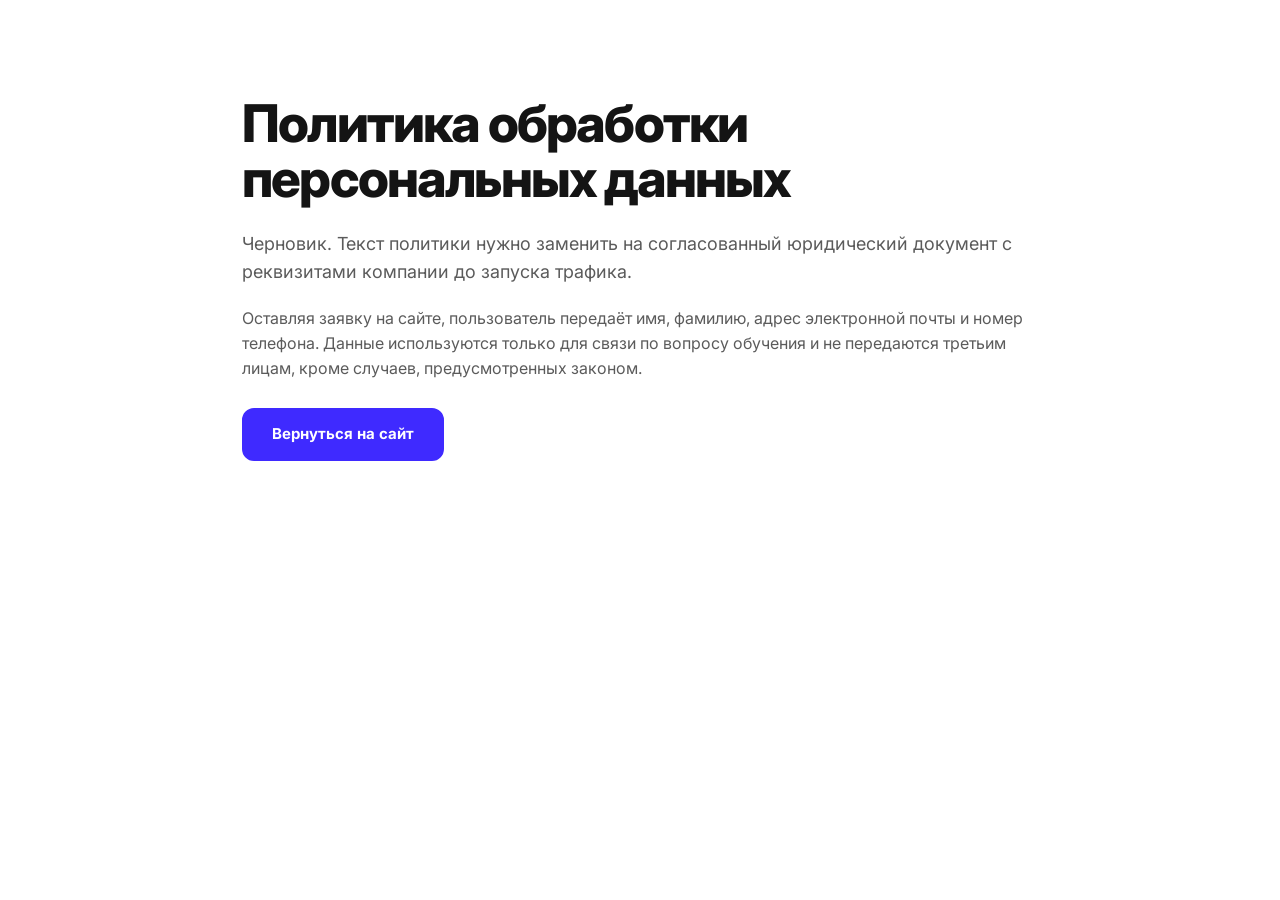
==== privacy.html @ 7abc6756 "icons instead of emoji, resume tweaks, longer modules, teamset lead form, fit relayout" ====
<!DOCTYPE html>
<html lang="ru">
<head>
<meta charset="UTF-8">
<meta name="viewport" content="width=device-width, initial-scale=1">
<title>Политика обработки персональных данных — MARKETLOGIC</title>
<meta name="robots" content="noindex">
<link rel="preconnect" href="https://fonts.googleapis.com">
<link rel="preconnect" href="https://fonts.gstatic.com" crossorigin>
<link href="https://fonts.googleapis.com/css2?family=Inter:wght@400;500;600;700;800;900&display=swap" rel="stylesheet">
<link rel="stylesheet" href="styles.css?v=7">
</head>
<body>
<section class="sec">
  <div class="wrap wrap--narrow">
    <h1 class="h2" style="margin-bottom:24px">Политика обработки персональных данных</h1>
    <p class="sec__lead" style="margin-bottom:20px">
      Черновик. Текст политики нужно заменить на согласованный юридический документ
      с реквизитами компании до запуска трафика.
    </p>
    <p style="color:var(--ink-2)">
      Оставляя заявку на сайте, пользователь передаёт имя, фамилию, адрес электронной почты
      и номер телефона. Данные используются только для связи по вопросу обучения и не передаются
      третьим лицам, кроме случаев, предусмотренных законом.
    </p>
    <p style="margin-top:28px"><a href="index.html" class="btn">Вернуться на сайт</a></p>
  </div>
</section>
</body>
</html>
---- styles.css ----
/* ============================================================
   MARKETLOGIC — landing (Skillbox-подобная светлая верстка)
   ============================================================ */

:root{
  --ink:#141414;
  --ink-2:#5B5B5B;
  --ink-3:#9A9A9A;

  --ind:#3F2AFF;
  --ind-d:#3221D6;
  --ind-soft:#EEEBFF;

  --gray:#F2F2F4;
  --gray-2:#E8E8EC;
  --line:#E2E2E6;

  --red:#E5342F;

  --r:16px;
  --r-lg:24px;
  --wrap:1200px;
}

*,*::before,*::after{box-sizing:border-box}
html{scroll-behavior:smooth;-webkit-text-size-adjust:100%}
body{
  margin:0;background:#fff;color:var(--ink);
  font-family:"Inter",-apple-system,BlinkMacSystemFont,"Segoe UI",Roboto,Arial,sans-serif;
  font-size:16px;line-height:1.55;
  -webkit-font-smoothing:antialiased;overflow-x:hidden;
}
img,svg{max-width:100%;display:block}
a{color:inherit;text-decoration:none}
h1,h2,h3{margin:0;font-weight:800;line-height:1.06;letter-spacing:-.035em}
p{margin:0}
ul,ol{margin:0;padding:0;list-style:none}
figure{margin:0}

.wrap{width:100%;max-width:var(--wrap);margin:0 auto;padding:0 20px}
.wrap--narrow{max-width:860px}
.h2{font-size:clamp(28px,6.6vw,52px)}

.u-mark{color:var(--ind)}

/* ---------- КНОПКИ ---------- */
.btn{
  display:inline-flex;align-items:center;justify-content:center;gap:8px;
  padding:16px 28px;border:2px solid var(--ind);border-radius:12px;
  background:var(--ind);color:#fff;
  font:inherit;font-weight:700;font-size:15px;line-height:1.1;
  cursor:pointer;white-space:nowrap;text-align:center;
  transition:background .16s ease,border-color .16s ease,color .16s ease;
}
.btn:hover{background:var(--ind-d);border-color:var(--ind-d)}
.btn--lg{padding:19px 34px;font-size:16.5px}
.btn--sm{padding:11px 20px;font-size:14px;border-radius:10px}
.btn--block{width:100%}
.btn--line{background:#fff;color:var(--ink);border-color:var(--line)}
.btn--line:hover{background:#fff;border-color:var(--ink);color:var(--ink)}
.btn--white{background:#fff;color:var(--ind);border-color:#fff}
.btn--white:hover{background:var(--ind-soft);border-color:var(--ind-soft);color:var(--ind-d)}

/* ---------- ПЛЕЙСХОЛДЕРЫ ПОД КАРТИНКИ ---------- */
.ph{
  display:flex;flex-direction:column;align-items:center;justify-content:center;
  gap:6px;padding:24px 20px;text-align:center;
  background:var(--gray);border:2px dashed var(--gray-2);border-radius:var(--r-lg);
  color:var(--ink-3);
}
.ph__ic{font-size:30px;line-height:1;margin-bottom:4px;opacity:.65}
.ph b{font-size:14px;font-weight:700;color:var(--ink-2);letter-spacing:0}
.ph__hint{font-size:12px;line-height:1.45}
.ph--onDark{background:rgba(255,255,255,.09);border-color:rgba(255,255,255,.28);color:rgba(255,255,255,.72)}
.ph--onDark b{color:#fff}
.ph--hero{aspect-ratio:6/7}
.ph--card{aspect-ratio:4/3;border-radius:var(--r)}
.ph--claim{aspect-ratio:10/7}
.ph--author{aspect-ratio:4/5}
.ph--tall{aspect-ratio:9/11}
.ph--wide{aspect-ratio:9/5}

/* ---------- ПРОМО-ПОЛОСА ---------- */
.promo{background:var(--ind);color:#fff}
.promo__in{
  display:flex;align-items:center;justify-content:center;gap:12px;flex-wrap:wrap;
  min-height:44px;padding-top:9px;padding-bottom:9px;
  font-size:13.5px;font-weight:600;text-align:center;
}
.promo__link{text-decoration:underline;text-underline-offset:3px;white-space:nowrap}

/* ---------- ШАПКА ---------- */
.hdr{
  position:sticky;top:0;z-index:60;background:#fff;
  border-bottom:1px solid transparent;transition:border-color .2s ease;
}
.hdr.is-stuck{border-bottom-color:var(--line)}
.hdr__in{display:flex;align-items:center;gap:22px;height:64px}

.logo{display:flex;align-items:center;gap:10px;flex:0 0 auto}
.logo__mark{
  width:34px;height:34px;flex:0 0 34px;display:grid;place-items:center;
  border-radius:9px;background:var(--ind);color:#fff;
}
.logo__mark svg{width:19px;height:19px}
.logo__txt{font-weight:600;font-size:15px;letter-spacing:.03em;color:var(--ink-3)}
.logo__txt b{font-weight:900;color:var(--ink)}

.hdr__nav{display:none;gap:24px;margin-left:auto;font-size:14.5px;font-weight:600;color:var(--ink-2)}
.hdr__nav a:hover{color:var(--ind)}
.hdr__cta{display:none}

.burger{
  margin-left:auto;width:44px;height:44px;padding:0;
  display:grid;place-items:center;align-content:center;gap:4px;
  background:#fff;border:1px solid var(--line);border-radius:11px;cursor:pointer;
}
.burger span{width:17px;height:2px;background:var(--ink);border-radius:2px;transition:transform .22s ease,opacity .18s ease}
.burger[aria-expanded="true"] span:nth-child(1){transform:translateY(6px) rotate(45deg)}
.burger[aria-expanded="true"] span:nth-child(2){opacity:0}
.burger[aria-expanded="true"] span:nth-child(3){transform:translateY(-6px) rotate(-45deg)}

.mmenu{display:flex;flex-direction:column;padding:6px 20px 22px;background:#fff;border-top:1px solid var(--line)}
.mmenu[hidden]{display:none}
.mmenu a{padding:15px 0;font-weight:600;color:var(--ink-2);border-bottom:1px solid var(--line)}
.mmenu a:last-child{border:0;margin-top:16px;color:#fff}

/* ---------- ПЕРВЫЙ ЭКРАН ---------- */
.hero{padding:34px 0 0}
.hero__in{display:grid;gap:32px;align-items:center}

.pill{
  display:inline-block;margin-bottom:20px;padding:8px 15px;border-radius:8px;
  background:var(--ind-soft);color:var(--ind);
  font-size:13px;font-weight:700;
}
.hero__h1{font-size:clamp(29px,6.4vw,50px);letter-spacing:-.035em;line-height:1.08}
.hero__lead{margin-top:22px;max-width:520px;color:var(--ink-2);font-size:clamp(16px,3.7vw,19px);line-height:1.5}
.hero__btns{display:flex;flex-wrap:wrap;gap:12px;margin-top:30px}
.hero__btns .btn{flex:1 1 200px}
.hero__note{display:flex;align-items:center;gap:9px;margin-top:20px;font-size:14px;color:var(--ink-2)}
.hero__note svg{width:19px;height:19px;flex:0 0 19px;color:var(--ind)}

.facts{display:grid;grid-template-columns:repeat(2,1fr);gap:1px;margin-top:36px;background:var(--line)}
.facts li{background:#fff;padding:22px 16px 22px 0}
.facts li:nth-child(even){padding-left:16px}
.facts b{display:block;font-size:clamp(28px,7vw,40px);font-weight:800;letter-spacing:-.04em}
.facts span{display:block;margin-top:4px;font-size:13px;line-height:1.35;color:var(--ink-2)}

/* ---------- СЕКЦИИ ---------- */
.sec{padding:58px 0}
.sec--gray{background:var(--gray)}
.sec__head{max-width:820px;margin-bottom:32px}
.sec__lead{margin-top:16px;color:var(--ink-2);font-size:clamp(15.5px,3.6vw,18px)}

/* ---------- 3 КАРТОЧКИ С ФОТО ---------- */
.cards3{display:grid;gap:16px}
.card3{background:#fff;border:1px solid var(--line);border-radius:var(--r-lg);overflow:hidden}
.card3 .ph,.card3 img{border-radius:0;border-left:0;border-right:0;border-top:0;width:100%}
.card3 img{aspect-ratio:4/3;object-fit:cover}
.card3__txt{padding:22px}
.card3__n{display:block;margin-bottom:10px;font-size:13px;font-weight:800;letter-spacing:.1em;color:var(--ind)}
.card3 h3{font-size:21px;margin-bottom:9px}
.card3 p{color:var(--ink-2);font-size:15px}

/* ---------- БОЛЬ ---------- */
.pains{display:grid;gap:14px}
.pains li{padding:26px 24px;background:#fff;border-radius:var(--r-lg)}
.miss__ic{
  display:grid;place-items:center;width:46px;height:46px;margin-bottom:16px;
  border-radius:13px;background:rgba(229,52,47,.09);color:var(--red);
}
.miss__ic svg{width:23px;height:23px}
.pains h3{font-size:19px;margin-bottom:9px}
.pains p{color:var(--ink-2);font-size:15px}

/* ---------- ИНДИГО-БЛОК ---------- */
.claim{background:var(--ind);color:#fff;padding:56px 0}
.claim__in{display:grid;gap:30px;align-items:center}
.claim p{margin:20px 0 28px;font-size:17px;line-height:1.5;color:rgba(255,255,255,.88);max-width:560px}

/* ---------- РЕЗЮМЕ / НАВЫКИ ---------- */
.cv{
  display:grid;gap:0;overflow:hidden;
  background:#fff;border:1px solid var(--line);border-radius:var(--r-lg);
}
.cv__side{background:var(--gray);padding:20px;display:flex;align-items:flex-start}
.cv__side .ph{border:0;background:#fff;width:100%}
.cv__side img{width:100%;aspect-ratio:1/1;object-fit:cover;border-radius:var(--r)}
.ph--cv{aspect-ratio:1/1}

.cv__body{padding:6px 22px 24px}
.cv__row{padding:20px 0;border-bottom:1px solid var(--line)}
.cv__row--last{border-bottom:0;padding-bottom:6px}
.cv__lbl{
  display:block;margin-bottom:12px;
  font-size:12px;font-weight:800;letter-spacing:.1em;text-transform:uppercase;color:var(--ink-3);
}
.cv__post{display:block;font-size:26px;font-weight:800;letter-spacing:-.035em}
.cv__sub{display:block;margin-top:6px;color:var(--ink-2);font-size:14.5px}

.cv__skills{display:grid;gap:9px}
.cv__skills li{position:relative;padding-left:30px;font-size:15px;line-height:1.45}
.cv__skills li::before{content:"";position:absolute;left:0;top:1px;width:20px;height:20px;border-radius:6px;background:var(--ind-soft)}
.cv__skills li::after{content:"";position:absolute;left:5px;top:7px;width:9px;height:4.5px;border-left:2px solid var(--ind);border-bottom:2px solid var(--ind);transform:rotate(-45deg)}

.cv__tools{display:flex;flex-wrap:wrap;gap:6px}
.cv__tools li{
  padding:6px 11px;border-radius:7px;background:var(--gray);
  font-size:12.5px;font-weight:600;color:var(--ink-2);
}

/* ---------- ПРОГРАММА ---------- */
.prog{display:grid;gap:10px}
.mod{background:#fff;border-radius:var(--r-lg);overflow:hidden;transition:box-shadow .2s ease}
.mod.is-open{box-shadow:0 0 0 2px var(--ind) inset}
.mod__h{
  width:100%;display:flex;align-items:center;gap:16px;padding:22px 22px;
  background:transparent;border:0;color:inherit;font:inherit;text-align:left;cursor:pointer;
}
.mod__n{flex:0 0 auto;min-width:34px;font-size:20px;font-weight:800;letter-spacing:-.04em;color:var(--ind)}
.mod__t{flex:1;font-size:18px;font-weight:700;letter-spacing:-.02em}
.mod__x{position:relative;flex:0 0 26px;width:26px;height:26px;border-radius:50%;background:var(--gray);transition:background .2s ease,transform .25s ease}
.mod__x::before,.mod__x::after{content:"";position:absolute;left:50%;top:50%;background:var(--ink);border-radius:2px;transition:opacity .2s ease,background .2s ease}
.mod__x::before{width:11px;height:2px;transform:translate(-50%,-50%)}
.mod__x::after{width:2px;height:11px;transform:translate(-50%,-50%)}
.mod.is-open .mod__x{background:var(--ind);transform:rotate(90deg)}
.mod.is-open .mod__x::before{background:#fff}
.mod.is-open .mod__x::after{opacity:0}
.mod__b{max-height:0;overflow:hidden;transition:max-height .3s ease}
.mod__b p{padding:0 22px 24px 72px;color:var(--ink-2);font-size:15px}
.mod.is-open .mod__b{max-height:260px}

.prog__cta{display:grid;gap:18px;margin-top:22px;padding:26px 24px;background:#fff;border-radius:var(--r-lg)}
.prog__cta b{display:block;font-size:18px;letter-spacing:-.02em}
.prog__cta span{display:block;margin-top:5px;color:var(--ink-2);font-size:15px}
.prog__cta .btn{justify-self:start}

/* ---------- ФОРМАТ ---------- */
.fmt{display:grid;gap:26px}
.fmt__list{display:grid;gap:12px}
.fmt__list li{display:flex;gap:16px;padding:24px 22px;background:var(--gray);border-radius:var(--r-lg)}
.fmt__n{flex:0 0 auto;font-size:15px;font-weight:800;letter-spacing:.08em;color:var(--ind)}
.fmt h3{font-size:18px;margin-bottom:8px}
.fmt p{color:var(--ink-2);font-size:14.5px}
.fmt__media{display:grid;gap:14px}
.ph--fill{min-height:280px;height:100%}

/* ---------- КОМУ ПОДОЙДЁТ ---------- */
.fit{display:grid;gap:14px;align-items:stretch}
.fit__card{padding:28px 26px;border-radius:var(--r-lg);background:#fff}
.fit__card--no{background:transparent;border:1px solid var(--line-2, #D9D9DE)}
.fit__lbl{
  display:block;margin-bottom:20px;
  font-size:12px;font-weight:800;letter-spacing:.1em;text-transform:uppercase;color:var(--ind);
}
.fit__card--no .fit__lbl{color:var(--ink-3)}

.check,.cross{display:grid;gap:13px}
.check li,.cross li{position:relative;padding-left:34px;font-size:15.5px;line-height:1.45}
.check li{color:var(--ink)}
.check li::before{content:"";position:absolute;left:0;top:1px;width:22px;height:22px;border-radius:7px;background:var(--ind)}
.check li::after{content:"";position:absolute;left:6px;top:8px;width:10px;height:5px;border-left:2px solid #fff;border-bottom:2px solid #fff;transform:rotate(-45deg)}

.cross li{color:var(--ink-2)}
.cross li::before{
  content:"";position:absolute;left:0;top:1px;width:22px;height:22px;border-radius:7px;
  background:#fff;border:1px solid var(--line);
}
.cross li::after{
  content:"";position:absolute;left:7px;top:11px;width:8px;height:2px;
  background:var(--ink-3);border-radius:2px;
}

.fit__cta{
  display:grid;gap:16px;margin-top:16px;padding:26px 24px;
  background:#fff;border-radius:var(--r-lg);
}
.fit__cta p{color:var(--ink-2);font-size:15.5px}
.fit__cta .btn{justify-self:start}

/* ---------- АВТОР ---------- */
.author{display:grid;gap:34px}
.author__media{position:relative;max-width:440px}
.author__chip{
  position:absolute;left:18px;bottom:-18px;max-width:250px;
  display:flex;flex-direction:column;gap:2px;padding:15px 19px;border-radius:14px;
  background:var(--ind);color:#fff;
}
.author__chip b{font-size:21px;letter-spacing:-.03em}
.author__chip span{font-size:12px;line-height:1.35;color:rgba(255,255,255,.85)}

.author__copy p{margin-top:16px;color:var(--ink-2);font-size:16px;line-height:1.6}
.author__facts{display:grid;gap:10px;margin-top:26px}
.author__facts li{padding:17px 19px;background:var(--gray);border-radius:var(--r)}
.author__facts b{display:block;font-size:15.5px}
.author__facts span{display:block;margin-top:2px;font-size:13px;color:var(--ink-2)}

/* ---------- FAQ ---------- */
.faq{display:grid;gap:10px}
.faq details{background:#fff;border-radius:var(--r-lg)}
.faq summary{
  list-style:none;cursor:pointer;position:relative;
  padding:22px 58px 22px 24px;font-weight:700;font-size:17px;letter-spacing:-.02em;
}
.faq summary::-webkit-details-marker{display:none}
.faq summary::after{
  content:"";position:absolute;right:24px;top:50%;width:10px;height:10px;margin-top:-7px;
  border-right:2.4px solid var(--ink);border-bottom:2.4px solid var(--ink);
  transform:rotate(45deg);transition:transform .2s ease,border-color .2s ease;
}
.faq details[open] summary::after{transform:rotate(-135deg);margin-top:-2px;border-color:var(--ind)}
.faq p{padding:0 24px 24px;color:var(--ink-2);font-size:15px}

/* ---------- ЗАЯВКА ---------- */
.apply{padding:58px 0;background:var(--ink);color:#fff}
.apply__in{display:grid;gap:30px;align-items:center}
.apply__copy p{margin-top:18px;color:rgba(255,255,255,.72);font-size:17px}
.apply__pts{display:grid;gap:11px;margin-top:24px}
.apply__pts li{position:relative;padding-left:28px;color:rgba(255,255,255,.8);font-size:15px}
.apply__pts li::before{content:"";position:absolute;left:0;top:8px;width:8px;height:8px;border-radius:50%;background:var(--ind)}

.form{padding:26px 22px;border-radius:var(--r-lg);background:#fff;color:var(--ink)}
.form__t{font-size:22px;letter-spacing:-.03em;margin-bottom:8px}
.form__sub{color:var(--ink-2);font-size:14.5px;margin-bottom:22px}

.form-row{margin-bottom:15px}
.form-row label{display:block;margin-bottom:7px;font-size:13.5px;font-weight:600;color:var(--ink-2)}
.form-row input{
  width:100%;padding:15px 16px;border:1.5px solid var(--line);border-radius:11px;
  background:#fff;color:var(--ink);font:inherit;font-size:15.5px;
  transition:border-color .16s ease;appearance:none;-webkit-appearance:none;
}
.form-row input::placeholder{color:var(--ink-3)}
.form-row input:focus{outline:none;border-color:var(--ind)}
.err-msg{display:none;margin-top:6px;font-size:12.5px;color:var(--red)}
.form-row.error input{border-color:var(--red)}
.form-row.error .err-msg{display:block}

.form-consent{
  display:flex;align-items:flex-start;gap:10px;margin:18px 0 20px;
  font-size:12.5px;line-height:1.5;color:var(--ink-2);cursor:pointer;
}
.form-consent input{
  flex:0 0 18px;width:18px;height:18px;margin:1px 0 0;border-radius:5px;
  accent-color:var(--ind);cursor:pointer;
}
.form-consent a{color:var(--ind);text-decoration:underline;text-underline-offset:2px}
.form-submit:disabled{opacity:.65;cursor:default}

/* intl-tel-input */
.iti{width:100%}
.iti--separate-dial-code .iti__selected-flag{background:transparent;border-radius:11px 0 0 11px}
.form-row .iti input{padding-left:14px}

/* ---------- ПОДВАЛ ---------- */
.ftr{padding:42px 0 30px;background:#fff}
.ftr__top{display:flex;flex-direction:column;gap:22px;padding-bottom:24px;border-bottom:1px solid var(--line)}
.ftr__nav{display:flex;flex-wrap:wrap;gap:18px;font-size:14px;font-weight:600;color:var(--ink-2)}
.ftr__nav a:hover{color:var(--ind)}
.disc{margin:22px 0;padding:20px;border-radius:var(--r);background:var(--gray);font-size:12.5px;line-height:1.6;color:var(--ink-2)}
.disc b{color:var(--ink)}
.ftr__btm{display:flex;flex-direction:column;gap:8px;font-size:12.5px;color:var(--ink-3)}

/* ---------- ПОЯВЛЕНИЕ ---------- */
.rv{opacity:0;transform:translateY(16px);transition:opacity .5s ease,transform .5s ease}
.rv.on{opacity:1;transform:none}
@media (prefers-reduced-motion:reduce){
  *{animation:none!important;transition:none!important;scroll-behavior:auto!important}
  .rv{opacity:1;transform:none}
}

/* ============================================================
   БРЕЙКПОИНТЫ
   ============================================================ */
@media (min-width:640px){
  .cards3{grid-template-columns:repeat(2,1fr)}
  .cv__skills{grid-template-columns:repeat(2,1fr);gap:11px 22px}
  .pains{grid-template-columns:repeat(2,1fr)}
  .facts{grid-template-columns:repeat(4,1fr)}
  .facts li{padding:24px 18px}
  .facts li:nth-child(even){padding-left:18px}
  .author__facts{grid-template-columns:repeat(3,1fr)}
  .fmt__media{grid-template-columns:1fr 1fr;align-items:start}
  .prog__cta{grid-template-columns:1fr auto;align-items:center}
  .prog__cta .btn{justify-self:end}
  .ftr__btm{flex-direction:row;justify-content:space-between}
  .hero__btns .btn{flex:0 0 auto}
}

@media (min-width:900px){
  .sec{padding:96px 0}
  .hero{padding:48px 0 0}
  .hero__in{grid-template-columns:1.1fr .9fr;gap:60px}
  .hero__copy{padding-bottom:10px}
  .facts{margin-top:56px}
  .cards3{grid-template-columns:repeat(3,1fr)}
  .pains{grid-template-columns:repeat(3,1fr);gap:16px}
  .cv{grid-template-columns:.36fr 1fr}
  .cv__side{padding:22px}
  .cv__body{padding:10px 34px 30px}
  .cv__row{padding:24px 0}
  .ph--cv{aspect-ratio:auto;min-height:100%}
  .claim{padding:90px 0}
  .claim__in{grid-template-columns:1.05fr .95fr;gap:56px}
  .fmt{grid-template-columns:1.05fr .95fr;gap:44px;align-items:start}
  .fmt__media{grid-template-columns:1fr;gap:16px;height:100%}
  .fit{grid-template-columns:1fr 1fr;gap:16px}
  .fit__card{padding:36px 34px}
  .fit__cta{grid-template-columns:1fr auto;align-items:center;padding:28px 34px}
  .fit__cta .btn{justify-self:end}
  .author{grid-template-columns:.82fr 1.18fr;gap:64px;align-items:center}
  .apply{padding:96px 0}
  .apply__in{grid-template-columns:1fr .8fr;gap:60px}
  .form{padding:32px}
  .ftr__top{flex-direction:row;align-items:center;justify-content:space-between}
  .burger,.mmenu{display:none!important}
  .hdr__nav,.hdr__cta{display:flex}
  .hdr__in{height:74px}
}

@media (min-width:1100px){
  .wrap{padding:0 32px}
}
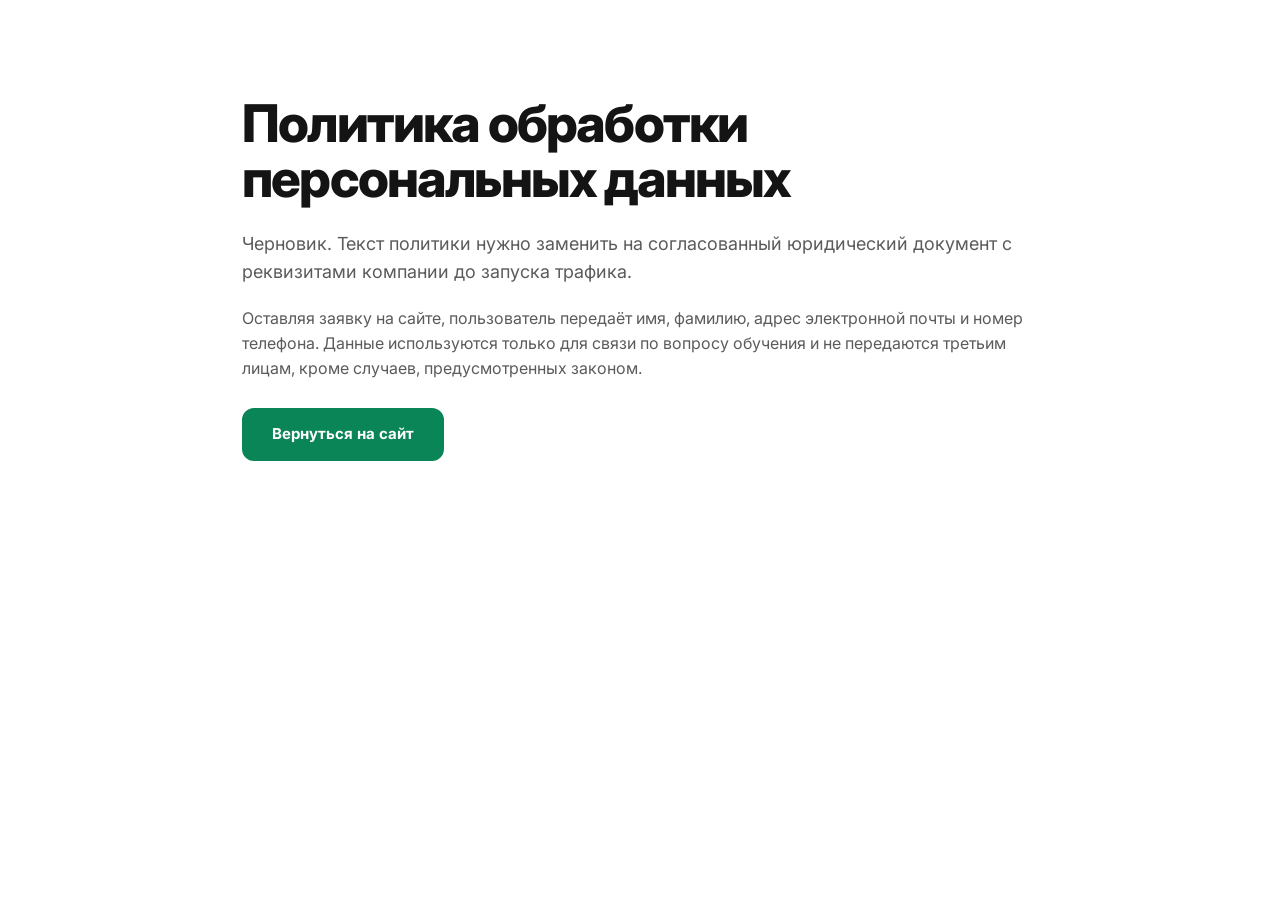
==== commit e02dc520: "brand color: indigo to green" ====
--- a/privacy.html
+++ b/privacy.html
@@ -8,7 +8,7 @@
 <link rel="preconnect" href="https://fonts.googleapis.com">
 <link rel="preconnect" href="https://fonts.gstatic.com" crossorigin>
 <link href="https://fonts.googleapis.com/css2?family=Inter:wght@400;500;600;700;800;900&display=swap" rel="stylesheet">
-<link rel="stylesheet" href="styles.css?v=7">
+<link rel="stylesheet" href="styles.css?v=14">
 </head>
 <body>
 <section class="sec">
--- a/styles.css
+++ b/styles.css
@@ -7,9 +7,9 @@
   --ink-2:#5B5B5B;
   --ink-3:#9A9A9A;
 
-  --ind:#3F2AFF;
-  --ind-d:#3221D6;
-  --ind-soft:#EEEBFF;
+  --ind:#0A8558;
+  --ind-d:#076B45;
+  --ind-soft:#E4F4EC;
 
   --gray:#F2F2F4;
   --gray-2:#E8E8EC;
@@ -141,6 +141,9 @@
 .hero__note{display:flex;align-items:center;gap:9px;margin-top:20px;font-size:14px;color:var(--ink-2)}
 .hero__note svg{width:19px;height:19px;flex:0 0 19px;color:var(--ind)}
 
+.hero__pic{display:block}
+.hero__pic img{width:100%;height:auto;border-radius:var(--r-lg)}
+
 .facts{display:grid;grid-template-columns:repeat(2,1fr);gap:1px;margin-top:36px;background:var(--line)}
 .facts li{background:#fff;padding:22px 16px 22px 0}
 .facts li:nth-child(even){padding-left:16px}
@@ -179,6 +182,22 @@
 .claim__in{display:grid;gap:30px;align-items:center}
 .claim p{margin:20px 0 28px;font-size:17px;line-height:1.5;color:rgba(255,255,255,.88);max-width:560px}
 
+/* ---------- ПРИНЦИПЫ ---------- */
+.prin{display:grid;gap:14px;counter-reset:prin}
+.prin li{
+  position:relative;padding:28px 26px;
+  border:1px solid var(--line);border-radius:var(--r-lg);
+  transition:border-color .2s ease;
+}
+.prin li:hover{border-color:var(--ind)}
+.prin__n{
+  display:grid;place-items:center;width:44px;height:44px;margin-bottom:18px;
+  border-radius:12px;background:var(--ind);color:#fff;
+  font-size:14px;font-weight:800;letter-spacing:.04em;
+}
+.prin h3{font-size:19px;margin-bottom:10px;letter-spacing:-.03em}
+.prin p{color:var(--ink-2);font-size:15px;line-height:1.55}
+
 /* ---------- РЕЗЮМЕ / НАВЫКИ ---------- */
 .cv{
   display:grid;gap:0;overflow:hidden;
@@ -219,7 +238,16 @@
   background:transparent;border:0;color:inherit;font:inherit;text-align:left;cursor:pointer;
 }
 .mod__n{flex:0 0 auto;min-width:34px;font-size:20px;font-weight:800;letter-spacing:-.04em;color:var(--ind)}
-.mod__t{flex:1;font-size:18px;font-weight:700;letter-spacing:-.02em}
+.mod__c{flex:1;display:block}
+.mod__t{display:block;font-size:17px;font-weight:700;letter-spacing:-.02em;line-height:1.25}
+.mod__topic{display:block;margin-top:5px;font-size:12.5px;font-weight:600;color:var(--ink-3)}
+.mod__free{
+  flex:0 0 auto;padding:6px 11px;border-radius:7px;
+  background:var(--ind-soft);color:var(--ind);
+  font-size:11.5px;font-weight:800;letter-spacing:.04em;
+}
+.mod--free{box-shadow:0 0 0 1.5px var(--ind-soft) inset}
+.lead-free{display:block;margin-top:8px;color:var(--ind);font-weight:800}
 .mod__x{position:relative;flex:0 0 26px;width:26px;height:26px;border-radius:50%;background:var(--gray);transition:background .2s ease,transform .25s ease}
 .mod__x::before,.mod__x::after{content:"";position:absolute;left:50%;top:50%;background:var(--ink);border-radius:2px;transition:opacity .2s ease,background .2s ease}
 .mod__x::before{width:11px;height:2px;transform:translate(-50%,-50%)}
@@ -229,7 +257,13 @@
 .mod.is-open .mod__x::after{opacity:0}
 .mod__b{max-height:0;overflow:hidden;transition:max-height .3s ease}
 .mod__b p{padding:0 22px 24px 72px;color:var(--ink-2);font-size:15px}
-.mod.is-open .mod__b{max-height:260px}
+.mod__list{display:grid;gap:10px;padding:0 20px 24px 22px}
+.mod__list li{position:relative;padding-left:22px;color:var(--ink-2);font-size:14.5px;line-height:1.5}
+.mod__list li::before{
+  content:"";position:absolute;left:0;top:8px;width:7px;height:7px;
+  border-radius:2px;background:var(--ind);
+}
+.mod.is-open .mod__b{max-height:720px}
 
 .prog__cta{display:grid;gap:18px;margin-top:22px;padding:26px 24px;background:#fff;border-radius:var(--r-lg)}
 .prog__cta b{display:block;font-size:18px;letter-spacing:-.02em}
@@ -247,22 +281,30 @@
 .ph--fill{min-height:280px;height:100%}
 
 /* ---------- КОМУ ПОДОЙДЁТ ---------- */
-.fit{display:grid;gap:14px;align-items:stretch}
-.fit__card{padding:28px 26px;border-radius:var(--r-lg);background:#fff}
-.fit__card--no{background:transparent;border:1px solid var(--line-2, #D9D9DE)}
+.segs{display:grid;gap:14px}
+.seg{
+  display:flex;flex-direction:column;
+  padding:28px 26px;background:#fff;border-radius:var(--r-lg);
+}
+.seg__tag{
+  display:inline-block;align-self:flex-start;margin-bottom:16px;padding:6px 12px;border-radius:7px;
+  background:var(--ind-soft);color:var(--ind);
+  font-size:11.5px;font-weight:800;letter-spacing:.08em;text-transform:uppercase;
+}
+.seg__q{font-size:19px;font-weight:800;letter-spacing:-.03em;line-height:1.25;margin-bottom:12px}
+.seg__a{color:var(--ink-2);font-size:15px;line-height:1.55}
+
+.nofit{
+  display:grid;gap:20px;margin-top:14px;padding:28px 26px;
+  border:1px solid var(--line-2,#D9D9DE);border-radius:var(--r-lg);
+}
+.nofit__head p{margin-top:8px;color:var(--ink-2);font-size:14.5px}
 .fit__lbl{
-  display:block;margin-bottom:20px;
-  font-size:12px;font-weight:800;letter-spacing:.1em;text-transform:uppercase;color:var(--ind);
-}
-.fit__card--no .fit__lbl{color:var(--ink-3)}
-
-.check,.cross{display:grid;gap:13px}
-.check li,.cross li{position:relative;padding-left:34px;font-size:15.5px;line-height:1.45}
-.check li{color:var(--ink)}
-.check li::before{content:"";position:absolute;left:0;top:1px;width:22px;height:22px;border-radius:7px;background:var(--ind)}
-.check li::after{content:"";position:absolute;left:6px;top:8px;width:10px;height:5px;border-left:2px solid #fff;border-bottom:2px solid #fff;transform:rotate(-45deg)}
-
-.cross li{color:var(--ink-2)}
+  display:block;
+  font-size:12px;font-weight:800;letter-spacing:.1em;text-transform:uppercase;color:var(--ink-3);
+}
+.cross{display:grid;gap:13px}
+.cross li{position:relative;padding-left:34px;font-size:15px;line-height:1.45;color:var(--ink-2)}
 .cross li::before{
   content:"";position:absolute;left:0;top:1px;width:22px;height:22px;border-radius:7px;
   background:#fff;border:1px solid var(--line);
@@ -273,7 +315,7 @@
 }
 
 .fit__cta{
-  display:grid;gap:16px;margin-top:16px;padding:26px 24px;
+  display:grid;gap:16px;margin-top:14px;padding:26px 24px;
   background:#fff;border-radius:var(--r-lg);
 }
 .fit__cta p{color:var(--ink-2);font-size:15.5px}
@@ -376,6 +418,7 @@
 @media (min-width:640px){
   .cards3{grid-template-columns:repeat(2,1fr)}
   .cv__skills{grid-template-columns:repeat(2,1fr);gap:11px 22px}
+  .mod__list{padding:0 22px 26px 72px}
   .pains{grid-template-columns:repeat(2,1fr)}
   .facts{grid-template-columns:repeat(4,1fr)}
   .facts li{padding:24px 18px}
@@ -396,6 +439,8 @@
   .facts{margin-top:56px}
   .cards3{grid-template-columns:repeat(3,1fr)}
   .pains{grid-template-columns:repeat(3,1fr);gap:16px}
+  .prin{grid-template-columns:repeat(3,1fr);gap:16px}
+  .prin li{padding:34px 30px}
   .cv{grid-template-columns:.36fr 1fr}
   .cv__side{padding:22px}
   .cv__body{padding:10px 34px 30px}
@@ -405,8 +450,10 @@
   .claim__in{grid-template-columns:1.05fr .95fr;gap:56px}
   .fmt{grid-template-columns:1.05fr .95fr;gap:44px;align-items:start}
   .fmt__media{grid-template-columns:1fr;gap:16px;height:100%}
-  .fit{grid-template-columns:1fr 1fr;gap:16px}
-  .fit__card{padding:36px 34px}
+  .segs{grid-template-columns:repeat(3,1fr);gap:16px}
+  .seg{padding:34px 30px}
+  .nofit{grid-template-columns:.42fr 1fr;gap:40px;align-items:start;padding:34px}
+  .nofit .cross{grid-template-columns:1fr 1fr;gap:14px 28px}
   .fit__cta{grid-template-columns:1fr auto;align-items:center;padding:28px 34px}
   .fit__cta .btn{justify-self:end}
   .author{grid-template-columns:.82fr 1.18fr;gap:64px;align-items:center}
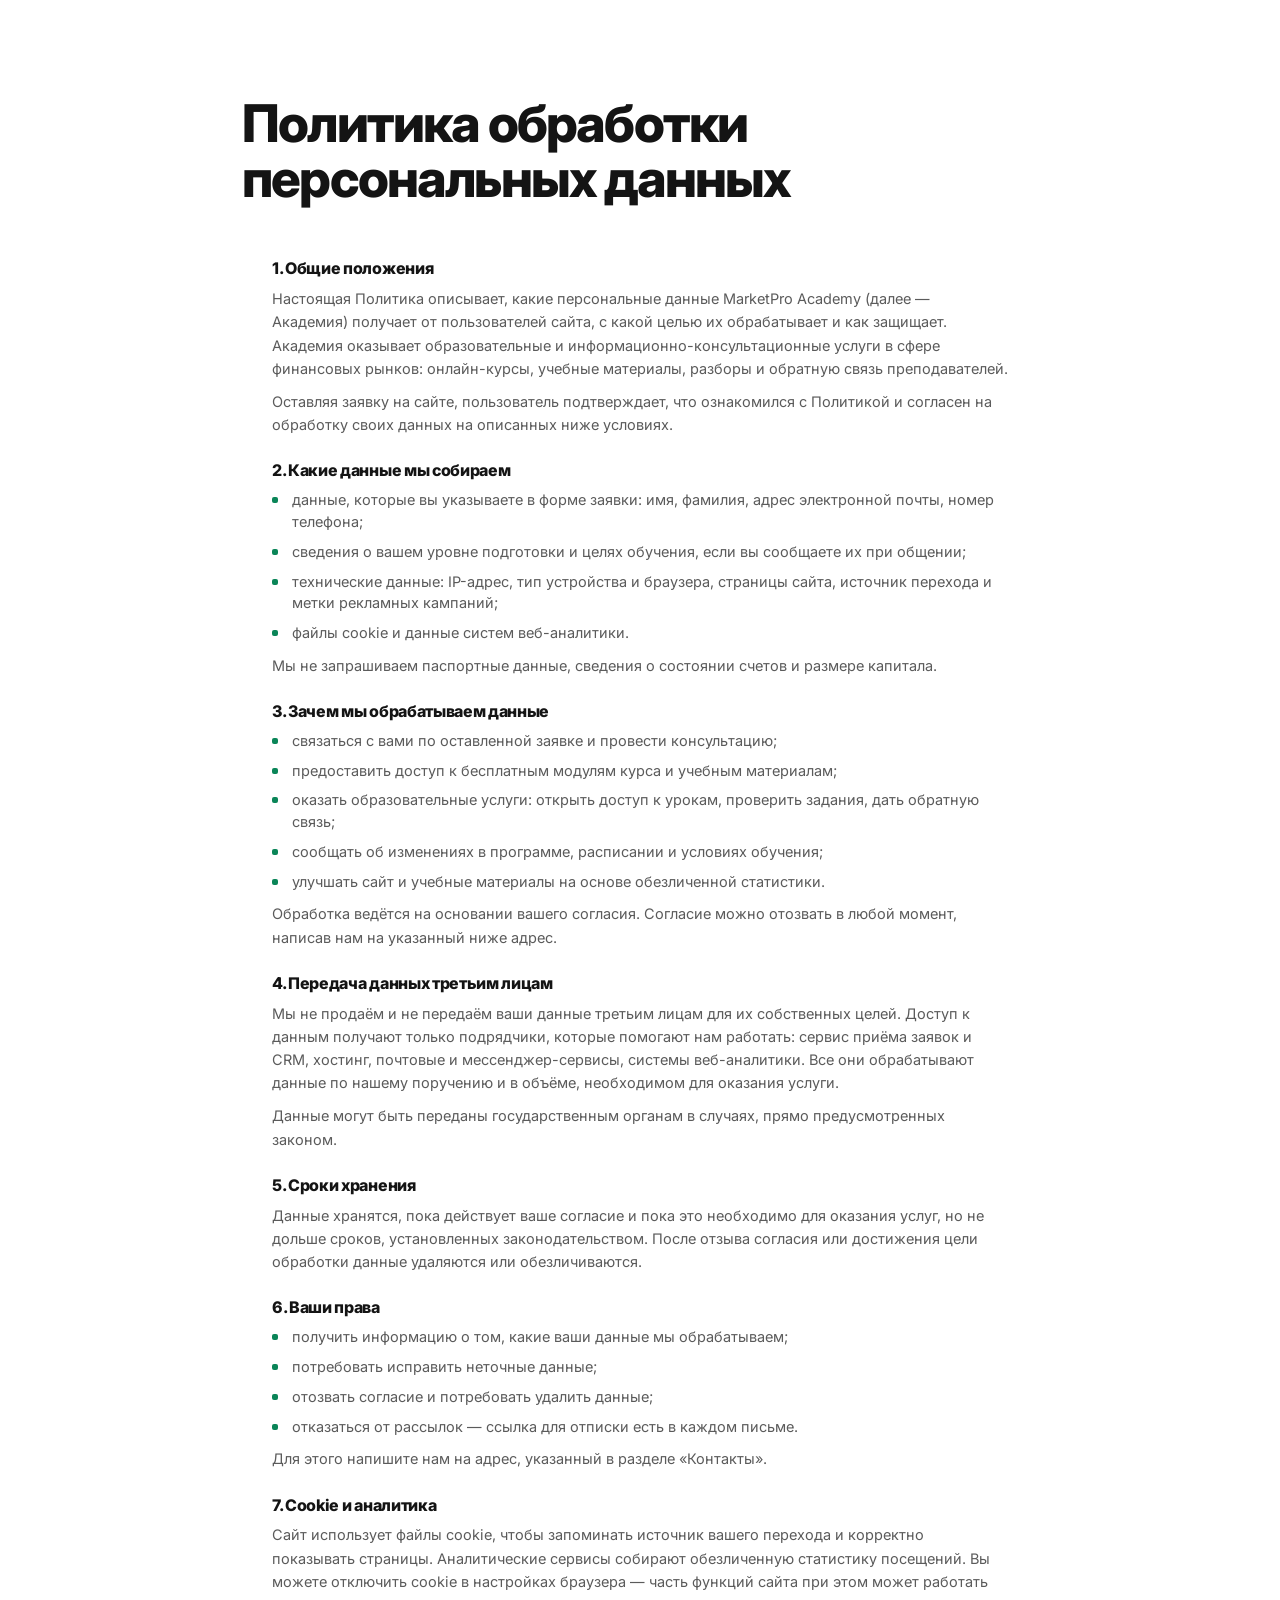
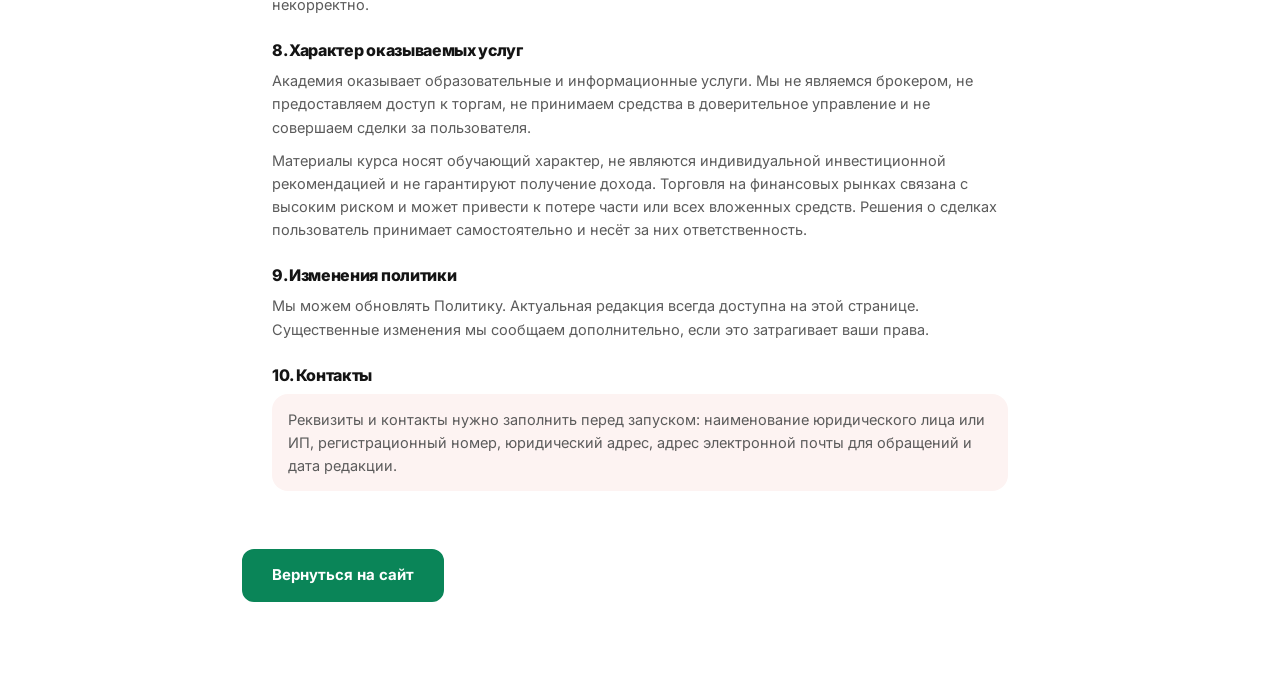
==== commit 4d74fe93: "privacy policy as in-page modal" ====
--- a/privacy.html
+++ b/privacy.html
@@ -3,27 +3,113 @@
 <head>
 <meta charset="UTF-8">
 <meta name="viewport" content="width=device-width, initial-scale=1">
-<title>Политика обработки персональных данных — MARKETLOGIC</title>
+<title>Политика обработки персональных данных — MarketPro Academy</title>
 <meta name="robots" content="noindex">
+<link rel="icon" href="favicon.svg" type="image/svg+xml">
 <link rel="preconnect" href="https://fonts.googleapis.com">
 <link rel="preconnect" href="https://fonts.gstatic.com" crossorigin>
-<link href="https://fonts.googleapis.com/css2?family=Inter:wght@400;500;600;700;800;900&display=swap" rel="stylesheet">
-<link rel="stylesheet" href="styles.css?v=14">
+<link href="https://fonts.googleapis.com/css2?family=Inter:wght@400;600;700;800&display=swap" rel="stylesheet">
+<link rel="stylesheet" href="styles.css?v=76">
 </head>
 <body>
 <section class="sec">
   <div class="wrap wrap--narrow">
-    <h1 class="h2" style="margin-bottom:24px">Политика обработки персональных данных</h1>
-    <p class="sec__lead" style="margin-bottom:20px">
-      Черновик. Текст политики нужно заменить на согласованный юридический документ
-      с реквизитами компании до запуска трафика.
-    </p>
-    <p style="color:var(--ink-2)">
-      Оставляя заявку на сайте, пользователь передаёт имя, фамилию, адрес электронной почты
-      и номер телефона. Данные используются только для связи по вопросу обучения и не передаются
-      третьим лицам, кроме случаев, предусмотренных законом.
-    </p>
-    <p style="margin-top:28px"><a href="index.html" class="btn">Вернуться на сайт</a></p>
+    <h1 class="h2" style="margin-bottom:26px">Политика обработки персональных данных</h1>
+    <div class="pp__body pp__body--page">
+      <h3>1. Общие положения</h3>
+      <p>
+        Настоящая Политика описывает, какие персональные данные MarketPro Academy (далее — Академия)
+        получает от пользователей сайта, с какой целью их обрабатывает и как защищает.
+        Академия оказывает образовательные и информационно-консультационные услуги в сфере
+        финансовых рынков: онлайн-курсы, учебные материалы, разборы и обратную связь преподавателей.
+      </p>
+      <p>
+        Оставляя заявку на сайте, пользователь подтверждает, что ознакомился с Политикой
+        и согласен на обработку своих данных на описанных ниже условиях.
+      </p>
+
+      <h3>2. Какие данные мы собираем</h3>
+      <ul>
+        <li>данные, которые вы указываете в форме заявки: имя, фамилия, адрес электронной почты, номер телефона;</li>
+        <li>сведения о вашем уровне подготовки и целях обучения, если вы сообщаете их при общении;</li>
+        <li>технические данные: IP-адрес, тип устройства и браузера, страницы сайта, источник перехода и метки рекламных кампаний;</li>
+        <li>файлы cookie и данные систем веб-аналитики.</li>
+      </ul>
+      <p>Мы не запрашиваем паспортные данные, сведения о состоянии счетов и размере капитала.</p>
+
+      <h3>3. Зачем мы обрабатываем данные</h3>
+      <ul>
+        <li>связаться с вами по оставленной заявке и провести консультацию;</li>
+        <li>предоставить доступ к бесплатным модулям курса и учебным материалам;</li>
+        <li>оказать образовательные услуги: открыть доступ к урокам, проверить задания, дать обратную связь;</li>
+        <li>сообщать об изменениях в программе, расписании и условиях обучения;</li>
+        <li>улучшать сайт и учебные материалы на основе обезличенной статистики.</li>
+      </ul>
+      <p>
+        Обработка ведётся на основании вашего согласия. Согласие можно отозвать в любой момент,
+        написав нам на указанный ниже адрес.
+      </p>
+
+      <h3>4. Передача данных третьим лицам</h3>
+      <p>
+        Мы не продаём и не передаём ваши данные третьим лицам для их собственных целей.
+        Доступ к данным получают только подрядчики, которые помогают нам работать: сервис приёма
+        заявок и CRM, хостинг, почтовые и мессенджер-сервисы, системы веб-аналитики. Все они
+        обрабатывают данные по нашему поручению и в объёме, необходимом для оказания услуги.
+      </p>
+      <p>Данные могут быть переданы государственным органам в случаях, прямо предусмотренных законом.</p>
+
+      <h3>5. Сроки хранения</h3>
+      <p>
+        Данные хранятся, пока действует ваше согласие и пока это необходимо для оказания услуг,
+        но не дольше сроков, установленных законодательством. После отзыва согласия или достижения
+        цели обработки данные удаляются или обезличиваются.
+      </p>
+
+      <h3>6. Ваши права</h3>
+      <ul>
+        <li>получить информацию о том, какие ваши данные мы обрабатываем;</li>
+        <li>потребовать исправить неточные данные;</li>
+        <li>отозвать согласие и потребовать удалить данные;</li>
+        <li>отказаться от рассылок — ссылка для отписки есть в каждом письме.</li>
+      </ul>
+      <p>Для этого напишите нам на адрес, указанный в разделе «Контакты».</p>
+
+      <h3>7. Cookie и аналитика</h3>
+      <p>
+        Сайт использует файлы cookie, чтобы запоминать источник вашего перехода и корректно
+        показывать страницы. Аналитические сервисы собирают обезличенную статистику посещений.
+        Вы можете отключить cookie в настройках браузера — часть функций сайта при этом
+        может работать некорректно.
+      </p>
+
+      <h3>8. Характер оказываемых услуг</h3>
+      <p>
+        Академия оказывает образовательные и информационные услуги. Мы не являемся брокером,
+        не предоставляем доступ к торгам, не принимаем средства в доверительное управление
+        и не совершаем сделки за пользователя.
+      </p>
+      <p>
+        Материалы курса носят обучающий характер, не являются индивидуальной инвестиционной
+        рекомендацией и не гарантируют получение дохода. Торговля на финансовых рынках связана
+        с высоким риском и может привести к потере части или всех вложенных средств. Решения
+        о сделках пользователь принимает самостоятельно и несёт за них ответственность.
+      </p>
+
+      <h3>9. Изменения политики</h3>
+      <p>
+        Мы можем обновлять Политику. Актуальная редакция всегда доступна на этой странице.
+        Существенные изменения мы сообщаем дополнительно, если это затрагивает ваши права.
+      </p>
+
+      <h3>10. Контакты</h3>
+      <p class="pp__todo">
+        Реквизиты и контакты нужно заполнить перед запуском: наименование юридического лица
+        или ИП, регистрационный номер, юридический адрес, адрес электронной почты
+        для обращений и дата редакции.
+      </p>
+    </div>
+    <p style="margin-top:30px"><a href="index.html" class="btn">Вернуться на сайт</a></p>
   </div>
 </section>
 </body>
--- a/styles.css
+++ b/styles.css
@@ -7,6 +7,8 @@
   --ink-2:#5B5B5B;
   --ink-3:#9A9A9A;
 
+  --blue:#2563EB;
+  --blue-soft:#E7EFFD;
   --ind:#0A8558;
   --ind-d:#076B45;
   --ind-soft:#E4F4EC;
@@ -71,6 +73,7 @@
 .ph__ic{font-size:30px;line-height:1;margin-bottom:4px;opacity:.65}
 .ph b{font-size:14px;font-weight:700;color:var(--ink-2);letter-spacing:0}
 .ph__hint{font-size:12px;line-height:1.45}
+.sec--gray .ph{background:#fff;border-color:var(--line)}
 .ph--onDark{background:rgba(255,255,255,.09);border-color:rgba(255,255,255,.28);color:rgba(255,255,255,.72)}
 .ph--onDark b{color:#fff}
 .ph--hero{aspect-ratio:6/7}
@@ -81,53 +84,75 @@
 .ph--wide{aspect-ratio:9/5}
 
 /* ---------- ПРОМО-ПОЛОСА ---------- */
-.promo{background:var(--ind);color:#fff}
+.promo{background:var(--ink);color:#fff}
 .promo__in{
   display:flex;align-items:center;justify-content:center;gap:12px;flex-wrap:wrap;
   min-height:44px;padding-top:9px;padding-bottom:9px;
   font-size:13.5px;font-weight:600;text-align:center;
 }
-.promo__link{text-decoration:underline;text-underline-offset:3px;white-space:nowrap}
+.promo__link{color:#fff;text-decoration:underline;text-underline-offset:3px;text-decoration-color:rgba(255,255,255,.45);white-space:nowrap}
+.promo__link:hover{text-decoration-color:#fff}
 
 /* ---------- ШАПКА ---------- */
 .hdr{
-  position:sticky;top:0;z-index:60;background:#fff;
-  border-bottom:1px solid transparent;transition:border-color .2s ease;
-}
-.hdr.is-stuck{border-bottom-color:var(--line)}
+  position:sticky;top:0;z-index:60;overflow:hidden;color:#fff;
+  transition:box-shadow .2s ease;
+  background:
+    radial-gradient(680px 220px at 82% -30%, rgba(20,190,124,.55), transparent 65%),
+    linear-gradient(100deg,#04241A 0%,#073827 42%,#0A6A45 100%);
+}
+.hdr::before{
+  content:"";position:absolute;inset:0;pointer-events:none;opacity:.55;
+  background-image:
+    linear-gradient(rgba(255,255,255,.07) 1px,transparent 1px),
+    linear-gradient(90deg,rgba(255,255,255,.07) 1px,transparent 1px);
+  background-size:44px 44px;
+  -webkit-mask-image:linear-gradient(100deg,#000 6%,transparent 58%);
+  mask-image:linear-gradient(100deg,#000 6%,transparent 58%);
+}
+.hdr::after{
+  content:"";position:absolute;right:9%;top:-58px;width:150px;height:150px;
+  border:1.5px solid rgba(255,255,255,.1);border-radius:50%;pointer-events:none;
+}
+.hdr__in,.mmenu{position:relative;z-index:2}
+.hdr.is-stuck{box-shadow:0 8px 22px -16px rgba(0,0,0,.6)}
 .hdr__in{display:flex;align-items:center;gap:22px;height:64px}
 
 .logo{display:flex;align-items:center;gap:10px;flex:0 0 auto}
-.logo__mark{
-  width:34px;height:34px;flex:0 0 34px;display:grid;place-items:center;
-  border-radius:9px;background:var(--ind);color:#fff;
-}
-.logo__mark svg{width:19px;height:19px}
-.logo__txt{font-weight:600;font-size:15px;letter-spacing:.03em;color:var(--ink-3)}
-.logo__txt b{font-weight:900;color:var(--ink)}
-
-.hdr__nav{display:none;gap:24px;margin-left:auto;font-size:14.5px;font-weight:600;color:var(--ink-2)}
-.hdr__nav a:hover{color:var(--ind)}
-.hdr__cta{display:none}
+.logo__mark{width:40px;height:40px;flex:0 0 40px;display:grid;place-items:center}
+.logo__mark picture,.logo__mark img{display:block;width:100%;height:auto}
+.logo__txt{display:flex;flex-direction:column;line-height:1.05}
+.logo__txt b{font-size:16.5px;font-weight:800;letter-spacing:-.03em;color:#fff}
+.logo__txt em{font-style:normal;color:#fff}
+.logo__txt b span{font-weight:600;letter-spacing:.02em;color:rgba(255,255,255,.72)}
+.logo__txt i{margin-top:3px;font-style:normal;font-size:9.5px;font-weight:600;letter-spacing:.1em;text-transform:uppercase;color:rgba(255,255,255,.62)}
+
+
+
+.hdr__nav{display:none;gap:24px;margin-left:auto;font-size:14.5px;font-weight:600;color:rgba(255,255,255,.82)}
+.hdr__nav a:hover{color:#fff}
+.hdr__cta{display:none;background:#fff;color:var(--ind);border-color:#fff}
+.hdr__cta:hover{background:#E6F3EC;border-color:#E6F3EC;color:var(--ind-d)}
 
 .burger{
   margin-left:auto;width:44px;height:44px;padding:0;
   display:grid;place-items:center;align-content:center;gap:4px;
-  background:#fff;border:1px solid var(--line);border-radius:11px;cursor:pointer;
-}
-.burger span{width:17px;height:2px;background:var(--ink);border-radius:2px;transition:transform .22s ease,opacity .18s ease}
+  background:rgba(255,255,255,.14);border:1px solid rgba(255,255,255,.28);
+  border-radius:11px;cursor:pointer;
+}
+.burger span{width:17px;height:2px;background:#fff;border-radius:2px;transition:transform .22s ease,opacity .18s ease}
 .burger[aria-expanded="true"] span:nth-child(1){transform:translateY(6px) rotate(45deg)}
 .burger[aria-expanded="true"] span:nth-child(2){opacity:0}
 .burger[aria-expanded="true"] span:nth-child(3){transform:translateY(-6px) rotate(-45deg)}
 
-.mmenu{display:flex;flex-direction:column;padding:6px 20px 22px;background:#fff;border-top:1px solid var(--line)}
+.mmenu{display:flex;flex-direction:column;padding:6px 20px 22px;background:rgba(4,36,26,.96);border-top:1px solid rgba(255,255,255,.18)}
 .mmenu[hidden]{display:none}
-.mmenu a{padding:15px 0;font-weight:600;color:var(--ink-2);border-bottom:1px solid var(--line)}
-.mmenu a:last-child{border:0;margin-top:16px;color:#fff}
+.mmenu a{padding:15px 0;font-weight:600;color:rgba(255,255,255,.85);border-bottom:1px solid rgba(255,255,255,.14)}
+.mmenu a:last-child{border:0;margin-top:16px;background:#fff;border-color:#fff;color:var(--ind)}
 
 /* ---------- ПЕРВЫЙ ЭКРАН ---------- */
-.hero{padding:34px 0 0}
-.hero__in{display:grid;gap:32px;align-items:center}
+.hero{padding:28px 0 46px}
+.hero__in{display:grid;gap:26px;align-items:center}
 
 .pill{
   display:inline-block;margin-bottom:20px;padding:8px 15px;border-radius:8px;
@@ -139,36 +164,43 @@
 .hero__btns{display:flex;flex-wrap:wrap;gap:12px;margin-top:30px}
 .hero__btns .btn{flex:1 1 200px}
 .hero__note{display:flex;align-items:center;gap:9px;margin-top:20px;font-size:14px;color:var(--ink-2)}
-.hero__note svg{width:19px;height:19px;flex:0 0 19px;color:var(--ind)}
-
-.hero__pic{display:block}
-.hero__pic img{width:100%;height:auto;border-radius:var(--r-lg)}
-
-.facts{display:grid;grid-template-columns:repeat(2,1fr);gap:1px;margin-top:36px;background:var(--line)}
-.facts li{background:#fff;padding:22px 16px 22px 0}
-.facts li:nth-child(even){padding-left:16px}
-.facts b{display:block;font-size:clamp(28px,7vw,40px);font-weight:800;letter-spacing:-.04em}
-.facts span{display:block;margin-top:4px;font-size:13px;line-height:1.35;color:var(--ink-2)}
+.hero__note svg{width:19px;height:19px;flex:0 0 19px;color:var(--blue)}
+.hero__note+.hero__note svg{color:var(--ind)}
+.hero__note+.hero__note{font-weight:600;color:var(--ink)}
+
+.hero__pic{display:block;will-change:transform}
+.hero__pic img{
+  width:100%;height:auto;border-radius:var(--r-lg);
+  animation:heroIn .9s .05s cubic-bezier(.2,.7,.3,1) both;
+}
+@keyframes heroIn{
+  from{opacity:0;transform:translateY(20px) scale(.985)}
+  to{opacity:1;transform:none}
+}
 
 /* ---------- СЕКЦИИ ---------- */
-.sec{padding:58px 0}
+.sec{padding:46px 0}
 .sec--gray{background:var(--gray)}
-.sec__head{max-width:820px;margin-bottom:32px}
+.sec__head{max-width:820px;margin-bottom:26px}
 .sec__lead{margin-top:16px;color:var(--ink-2);font-size:clamp(15.5px,3.6vw,18px)}
 
 /* ---------- 3 КАРТОЧКИ С ФОТО ---------- */
-.cards3{display:grid;gap:16px}
+.cards3{display:grid;gap:12px}
 .card3{background:#fff;border:1px solid var(--line);border-radius:var(--r-lg);overflow:hidden}
-.card3 .ph,.card3 img{border-radius:0;border-left:0;border-right:0;border-top:0;width:100%}
-.card3 img{aspect-ratio:4/3;object-fit:cover}
-.card3__txt{padding:22px}
+.card3 .ph{border-radius:0;border:0;width:100%}
+.card3 picture{
+  display:block;width:100%;aspect-ratio:4/3;overflow:hidden;
+  background:#fff;border-bottom:1px solid var(--line);
+}
+.card3 picture img{display:block;width:100%;height:100%;object-fit:contain;aspect-ratio:auto}
+.card3__txt{padding:20px}
 .card3__n{display:block;margin-bottom:10px;font-size:13px;font-weight:800;letter-spacing:.1em;color:var(--ind)}
 .card3 h3{font-size:21px;margin-bottom:9px}
 .card3 p{color:var(--ink-2);font-size:15px}
 
 /* ---------- БОЛЬ ---------- */
 .pains{display:grid;gap:14px}
-.pains li{padding:26px 24px;background:#fff;border-radius:var(--r-lg)}
+.pains li{padding:22px 20px;background:#fff;border-radius:var(--r-lg)}
 .miss__ic{
   display:grid;place-items:center;width:46px;height:46px;margin-bottom:16px;
   border-radius:13px;background:rgba(229,52,47,.09);color:var(--red);
@@ -177,24 +209,63 @@
 .pains h3{font-size:19px;margin-bottom:9px}
 .pains p{color:var(--ink-2);font-size:15px}
 
-/* ---------- ИНДИГО-БЛОК ---------- */
-.claim{background:var(--ind);color:#fff;padding:56px 0}
-.claim__in{display:grid;gap:30px;align-items:center}
-.claim p{margin:20px 0 28px;font-size:17px;line-height:1.5;color:rgba(255,255,255,.88);max-width:560px}
+/* ---------- АКЦЕНТНЫЙ БЛОК ---------- */
+.claim{
+  position:relative;overflow:hidden;padding:46px 0;color:#fff;
+  background:
+    radial-gradient(1200px 520px at 88% 8%, rgba(10,133,88,.55), transparent 62%),
+    linear-gradient(135deg,#04241A 0%,#073827 48%,#0A5A3C 100%);
+}
+.claim::before{
+  content:"";position:absolute;inset:0;pointer-events:none;opacity:.5;
+  background-image:
+    linear-gradient(rgba(255,255,255,.07) 1px,transparent 1px),
+    linear-gradient(90deg,rgba(255,255,255,.07) 1px,transparent 1px);
+  background-size:64px 64px;
+  -webkit-mask-image:linear-gradient(115deg,#000 8%,transparent 62%);
+  mask-image:linear-gradient(115deg,#000 8%,transparent 62%);
+}
+.claim::after{
+  content:"";position:absolute;left:-40px;bottom:-90px;width:320px;height:320px;
+  border:1.5px solid rgba(255,255,255,.09);border-radius:50%;pointer-events:none;
+}
+.claim__in{position:relative;z-index:2;display:grid;gap:30px;align-items:center}
+.claim p{margin:20px 0 28px;font-size:17px;line-height:1.55;color:rgba(255,255,255,.78);max-width:560px}
+.claim .btn--white{background:#fff;color:#07422E;border-color:#fff}
+.claim .btn--white:hover{background:#E9F6F0;border-color:#E9F6F0;color:#052E20}
 
 /* ---------- ПРИНЦИПЫ ---------- */
 .prin{display:grid;gap:14px;counter-reset:prin}
 .prin li{
-  position:relative;padding:28px 26px;
+  position:relative;padding:24px 22px;
   border:1px solid var(--line);border-radius:var(--r-lg);
   transition:border-color .2s ease;
 }
 .prin li:hover{border-color:var(--ind)}
 .prin__n{
-  display:grid;place-items:center;width:44px;height:44px;margin-bottom:18px;
-  border-radius:12px;background:var(--ind);color:#fff;
+  position:relative;overflow:hidden;
+  display:grid;place-items:center;width:48px;height:48px;margin-bottom:18px;
+  border-radius:14px;color:#fff;
   font-size:14px;font-weight:800;letter-spacing:.04em;
-}
+  background:
+    radial-gradient(60px 40px at 78% 12%, rgba(10,133,88,.75), transparent 65%),
+    linear-gradient(135deg,#04241A 0%,#073827 50%,#0A5A3C 100%);
+  box-shadow:inset 0 0 0 1px rgba(255,255,255,.1);
+}
+.prin__n::before{
+  content:"";position:absolute;inset:0;opacity:.45;pointer-events:none;
+  background-image:
+    linear-gradient(rgba(255,255,255,.14) 1px,transparent 1px),
+    linear-gradient(90deg,rgba(255,255,255,.14) 1px,transparent 1px);
+  background-size:12px 12px;
+  -webkit-mask-image:linear-gradient(115deg,#000 10%,transparent 70%);
+  mask-image:linear-gradient(115deg,#000 10%,transparent 70%);
+}
+.prin__n::after{
+  content:"";position:absolute;left:-14px;bottom:-22px;width:56px;height:56px;
+  border:1px solid rgba(255,255,255,.16);border-radius:50%;pointer-events:none;
+}
+.prin li>*:not(.prin__n){position:relative}
 .prin h3{font-size:19px;margin-bottom:10px;letter-spacing:-.03em}
 .prin p{color:var(--ink-2);font-size:15px;line-height:1.55}
 
@@ -203,12 +274,20 @@
   display:grid;gap:0;overflow:hidden;
   background:#fff;border:1px solid var(--line);border-radius:var(--r-lg);
 }
-.cv__side{background:var(--gray);padding:20px;display:flex;align-items:flex-start}
+.cv__side{background:var(--gray);padding:14px;display:flex}
 .cv__side .ph{border:0;background:#fff;width:100%}
-.cv__side img{width:100%;aspect-ratio:1/1;object-fit:cover;border-radius:var(--r)}
+.cv__pic{
+  display:block;width:100%;aspect-ratio:4/3;
+  overflow:hidden;border-radius:var(--r);background:#fff;
+}
+.cv__pic{align-self:stretch}
+.cv__pic img{
+  display:block;width:100%;height:100%;
+  object-fit:cover;object-position:58% 62%;aspect-ratio:auto;border-radius:0;
+}
 .ph--cv{aspect-ratio:1/1}
 
-.cv__body{padding:6px 22px 24px}
+.cv__body{padding:6px 20px 22px}
 .cv__row{padding:20px 0;border-bottom:1px solid var(--line)}
 .cv__row--last{border-bottom:0;padding-bottom:6px}
 .cv__lbl{
@@ -230,113 +309,163 @@
 }
 
 /* ---------- ПРОГРАММА ---------- */
-.prog{display:grid;gap:10px}
-.mod{background:#fff;border-radius:var(--r-lg);overflow:hidden;transition:box-shadow .2s ease}
-.mod.is-open{box-shadow:0 0 0 2px var(--ind) inset}
+.prog{display:grid;gap:0;border-top:1px solid var(--line)}
+.mod{background:transparent;border-bottom:1px solid var(--line)}
 .mod__h{
-  width:100%;display:flex;align-items:center;gap:16px;padding:22px 22px;
+  width:100%;display:flex;align-items:center;gap:14px;padding:14px 2px;
   background:transparent;border:0;color:inherit;font:inherit;text-align:left;cursor:pointer;
 }
-.mod__n{flex:0 0 auto;min-width:34px;font-size:20px;font-weight:800;letter-spacing:-.04em;color:var(--ind)}
+.mod__n{flex:0 0 auto;min-width:26px;font-size:14px;font-weight:800;letter-spacing:-.02em;color:var(--ink-3)}
 .mod__c{flex:1;display:block}
-.mod__t{display:block;font-size:17px;font-weight:700;letter-spacing:-.02em;line-height:1.25}
-.mod__topic{display:block;margin-top:5px;font-size:12.5px;font-weight:600;color:var(--ink-3)}
+.mod__t{display:block;font-size:16px;font-weight:700;letter-spacing:-.02em;line-height:1.25}
+.mod__topic{display:block;margin-top:2px;font-size:12px;font-weight:600;color:var(--ink-3)}
+
 .mod__free{
-  flex:0 0 auto;padding:6px 11px;border-radius:7px;
-  background:var(--ind-soft);color:var(--ind);
-  font-size:11.5px;font-weight:800;letter-spacing:.04em;
-}
-.mod--free{box-shadow:0 0 0 1.5px var(--ind-soft) inset}
-.lead-free{display:block;margin-top:8px;color:var(--ind);font-weight:800}
-.mod__x{position:relative;flex:0 0 26px;width:26px;height:26px;border-radius:50%;background:var(--gray);transition:background .2s ease,transform .25s ease}
+  flex:0 0 auto;display:inline-flex;align-items:center;gap:6px;
+  padding:5px 11px 5px 9px;border-radius:100px;
+  background:var(--blue);color:#fff;
+  font-size:11.5px;font-weight:700;letter-spacing:.01em;
+}
+.mod__free svg{width:13px;height:13px;flex:0 0 13px}
+.mod--free .mod__n{color:var(--blue)}
+.lead-free{
+  display:inline-flex;align-items:center;gap:8px;margin-top:14px;padding:8px 14px;border-radius:100px;
+  background:var(--blue);color:#fff;font-size:13.5px;font-weight:700;
+}
+.lead-free svg{width:15px;height:15px;flex:0 0 15px}
+
+.mod__x{position:relative;flex:0 0 22px;width:22px;height:22px;border-radius:50%;background:var(--gray);transition:background .2s ease,transform .25s ease}
 .mod__x::before,.mod__x::after{content:"";position:absolute;left:50%;top:50%;background:var(--ink);border-radius:2px;transition:opacity .2s ease,background .2s ease}
-.mod__x::before{width:11px;height:2px;transform:translate(-50%,-50%)}
-.mod__x::after{width:2px;height:11px;transform:translate(-50%,-50%)}
-.mod.is-open .mod__x{background:var(--ind);transform:rotate(90deg)}
-.mod.is-open .mod__x::before{background:#fff}
+.mod__x::before{width:10px;height:2px;transform:translate(-50%,-50%)}
+.mod__x::after{width:2px;height:10px;transform:translate(-50%,-50%)}
 .mod.is-open .mod__x::after{opacity:0}
+.mod.is-open .mod__t{color:var(--ind)}
+
 .mod__b{max-height:0;overflow:hidden;transition:max-height .3s ease}
-.mod__b p{padding:0 22px 24px 72px;color:var(--ink-2);font-size:15px}
-.mod__list{display:grid;gap:10px;padding:0 20px 24px 22px}
-.mod__list li{position:relative;padding-left:22px;color:var(--ink-2);font-size:14.5px;line-height:1.5}
+.mod__list{display:grid;gap:7px;padding:0 2px 16px 2px}
+.mod__list li{position:relative;padding-left:19px;color:var(--ink-2);font-size:14px;line-height:1.45}
 .mod__list li::before{
-  content:"";position:absolute;left:0;top:8px;width:7px;height:7px;
+  content:"";position:absolute;left:0;top:8px;width:6px;height:6px;
   border-radius:2px;background:var(--ind);
 }
 .mod.is-open .mod__b{max-height:720px}
 
-.prog__cta{display:grid;gap:18px;margin-top:22px;padding:26px 24px;background:#fff;border-radius:var(--r-lg)}
-.prog__cta b{display:block;font-size:18px;letter-spacing:-.02em}
-.prog__cta span{display:block;margin-top:5px;color:var(--ink-2);font-size:15px}
+.prog__cta{display:grid;gap:14px;margin-top:22px;padding:20px 22px;background:var(--gray);border-radius:var(--r-lg)}
+.prog__cta b{display:block;font-size:16.5px;letter-spacing:-.02em}
+.prog__cta span{display:block;margin-top:3px;color:var(--ink-2);font-size:14px}
 .prog__cta .btn{justify-self:start}
 
 /* ---------- ФОРМАТ ---------- */
-.fmt{display:grid;gap:26px}
-.fmt__list{display:grid;gap:12px}
-.fmt__list li{display:flex;gap:16px;padding:24px 22px;background:var(--gray);border-radius:var(--r-lg)}
-.fmt__n{flex:0 0 auto;font-size:15px;font-weight:800;letter-spacing:.08em;color:var(--ind)}
-.fmt h3{font-size:18px;margin-bottom:8px}
-.fmt p{color:var(--ink-2);font-size:14.5px}
+.fmt{display:grid;gap:22px}
+.fmt__list{display:grid;gap:9px}
+.fmt__list li{display:flex;gap:14px;padding:17px 19px;background:#fff;border:1px solid var(--line);border-radius:var(--r)}
+.fmt__n{flex:0 0 auto;font-size:13px;font-weight:800;letter-spacing:.06em;color:var(--ind);padding-top:2px}
+.fmt h3{font-size:16.5px;margin-bottom:5px}
+.fmt p{color:var(--ink-2);font-size:14px;line-height:1.45}
 .fmt__media{display:grid;gap:14px}
-.ph--fill{min-height:280px;height:100%}
+.ph--fill{min-height:240px;height:100%}
+.fmt__media picture{display:block;width:100%;height:100%;overflow:hidden;border-radius:var(--r-lg);background:#fff}
+.fmt__media picture img{display:block;width:100%;height:100%;object-fit:cover}
 
 /* ---------- КОМУ ПОДОЙДЁТ ---------- */
-.segs{display:grid;gap:14px}
-.seg{
-  display:flex;flex-direction:column;
-  padding:28px 26px;background:#fff;border-radius:var(--r-lg);
-}
+.segs{display:grid;gap:12px}
+.seg{padding:20px;background:var(--gray);border-radius:var(--r-lg)}
 .seg__tag{
-  display:inline-block;align-self:flex-start;margin-bottom:16px;padding:6px 12px;border-radius:7px;
-  background:var(--ind-soft);color:var(--ind);
-  font-size:11.5px;font-weight:800;letter-spacing:.08em;text-transform:uppercase;
-}
-.seg__q{font-size:19px;font-weight:800;letter-spacing:-.03em;line-height:1.25;margin-bottom:12px}
-.seg__a{color:var(--ink-2);font-size:15px;line-height:1.55}
+  display:inline-block;margin-bottom:12px;padding:5px 11px;border-radius:7px;
+  background:#fff;color:var(--ind);font-size:12px;font-weight:700;
+}
+.seg__q{font-size:17px;font-weight:800;letter-spacing:-.03em;line-height:1.3;margin-bottom:9px}
+.seg__a{color:var(--ink-2);font-size:14.5px;line-height:1.5}
 
 .nofit{
-  display:grid;gap:20px;margin-top:14px;padding:28px 26px;
-  border:1px solid var(--line-2,#D9D9DE);border-radius:var(--r-lg);
-}
-.nofit__head p{margin-top:8px;color:var(--ink-2);font-size:14.5px}
-.fit__lbl{
-  display:block;
-  font-size:12px;font-weight:800;letter-spacing:.1em;text-transform:uppercase;color:var(--ink-3);
-}
-.cross{display:grid;gap:13px}
-.cross li{position:relative;padding-left:34px;font-size:15px;line-height:1.45;color:var(--ink-2)}
-.cross li::before{
-  content:"";position:absolute;left:0;top:1px;width:22px;height:22px;border-radius:7px;
-  background:#fff;border:1px solid var(--line);
-}
-.cross li::after{
-  content:"";position:absolute;left:7px;top:11px;width:8px;height:2px;
-  background:var(--ink-3);border-radius:2px;
-}
-
-.fit__cta{
-  display:grid;gap:16px;margin-top:14px;padding:26px 24px;
+  display:grid;gap:16px;margin-top:12px;padding:22px 24px;
+  background:#FDF3F2;border-radius:var(--r-lg);
+}
+.nofit__lbl{
+  display:flex;align-items:center;gap:9px;
+  font-size:14.5px;font-weight:700;letter-spacing:-.01em;color:#A32B27;white-space:nowrap;
+}
+.nofit__lbl::before{
+  content:"";flex:0 0 20px;width:20px;height:20px;border-radius:6px;
+  background:#F6D9D7 url("data:image/svg+xml,%3Csvg xmlns='http://www.w3.org/2000/svg' viewBox='0 0 12 12' fill='none'%3E%3Cpath d='M3 3l6 6M9 3l-6 6' stroke='%23A32B27' stroke-width='2' stroke-linecap='round'/%3E%3C/svg%3E") center/11px no-repeat;
+}
+.nofit__list{display:flex;flex-wrap:wrap;gap:8px}
+.nofit__list li{
+  padding:8px 14px;border-radius:100px;background:#fff;
+  border:1px solid #F1D5D3;
+  font-size:13.5px;font-weight:500;color:#8C3A36;
+}
+
+/* ---------- АВТОР ---------- */
+.author{display:grid;gap:26px;align-items:stretch}
+.author__media{max-width:440px}
+.author__pic{display:block;height:100%}
+.author__pic img{width:100%;height:100%;object-fit:cover;border-radius:var(--r-lg)}
+.claim__pic{display:block}
+.claim__pic img{width:100%;height:auto;border-radius:var(--r-lg);box-shadow:0 26px 54px -26px rgba(0,0,0,.5)}
+
+.author__copy{display:flex;flex-direction:column}
+.author__copy p{color:var(--ink-2);font-size:16px;line-height:1.6}
+.author__copy p+p{margin-top:14px}
+
+.author__card{
+  margin-top:24px;padding:22px 24px;
   background:#fff;border-radius:var(--r-lg);
 }
-.fit__cta p{color:var(--ink-2);font-size:15.5px}
-.fit__cta .btn{justify-self:start}
-
-/* ---------- АВТОР ---------- */
-.author{display:grid;gap:34px}
-.author__media{position:relative;max-width:440px}
-.author__chip{
-  position:absolute;left:18px;bottom:-18px;max-width:250px;
-  display:flex;flex-direction:column;gap:2px;padding:15px 19px;border-radius:14px;
-  background:var(--ind);color:#fff;
-}
-.author__chip b{font-size:21px;letter-spacing:-.03em}
-.author__chip span{font-size:12px;line-height:1.35;color:rgba(255,255,255,.85)}
-
-.author__copy p{margin-top:16px;color:var(--ink-2);font-size:16px;line-height:1.6}
-.author__facts{display:grid;gap:10px;margin-top:26px}
-.author__facts li{padding:17px 19px;background:var(--gray);border-radius:var(--r)}
-.author__facts b{display:block;font-size:15.5px}
-.author__facts span{display:block;margin-top:2px;font-size:13px;color:var(--ink-2)}
+.author__who{
+  display:flex;align-items:center;gap:14px;
+  padding-bottom:18px;margin-bottom:18px;border-bottom:1px solid var(--line);
+}
+.author__role{
+  display:block;margin-bottom:4px;
+  font-size:11.5px;font-weight:800;letter-spacing:.09em;text-transform:uppercase;color:var(--ind);
+}
+.author__name{font-size:22px;letter-spacing:-.035em;line-height:1.1}
+.author__ava{
+  flex:0 0 58px;width:58px;height:58px;border-radius:50%;
+  display:grid;place-items:center;overflow:hidden;
+  font-size:19px;font-weight:800;letter-spacing:.02em;color:#fff;
+  background:
+    radial-gradient(70px 50px at 75% 15%, rgba(10,133,88,.85), transparent 65%),
+    linear-gradient(135deg,#04241A 0%,#073827 50%,#0A5A3C 100%);
+  box-shadow:inset 0 0 0 1px rgba(255,255,255,.14);
+}
+.author__ava img{width:100%;height:100%;object-fit:cover;display:block;border-radius:50%}
+.author__cv{display:grid;gap:10px}
+.author__cv li{position:relative;padding-left:20px;color:var(--ink-2);font-size:14.5px;line-height:1.45}
+.author__cv li::before{
+  content:"";position:absolute;left:0;top:7px;width:7px;height:7px;
+  border-radius:2px;background:var(--ind);
+}
+
+/* ---------- ОБ АКАДЕМИИ ---------- */
+.sec--dark{background:var(--ink);color:#fff}
+.about{display:grid;gap:24px}
+.about__tag{
+  display:inline-block;margin-bottom:16px;padding:7px 14px;border-radius:8px;
+  background:rgba(255,255,255,.12);
+  font-size:12px;font-weight:800;letter-spacing:.1em;text-transform:uppercase;
+}
+.about__copy p{margin-top:18px;color:rgba(255,255,255,.74);font-size:16px;line-height:1.6}
+.about__vals{display:grid;gap:12px;margin-top:30px}
+.about__vals li{
+  padding:18px 20px;border-radius:var(--r);
+  background:rgba(255,255,255,.06);border:1px solid rgba(255,255,255,.1);
+}
+.about__vals b{display:block;font-size:15.5px;letter-spacing:-.02em}
+.about__vals span{display:block;margin-top:4px;font-size:13.5px;color:rgba(255,255,255,.62)}
+
+.about__mission{
+  align-self:start;padding:30px 28px;border-radius:var(--r-lg);
+  background:var(--ind);
+}
+.about__ic{
+  display:grid;place-items:center;width:48px;height:48px;margin-bottom:20px;
+  border-radius:13px;background:rgba(255,255,255,.18);color:#fff;
+}
+.about__ic svg{width:26px;height:26px}
+.about__quote{font-size:19px;font-weight:700;line-height:1.4;letter-spacing:-.025em}
+.about__sign{display:block;margin-top:18px;font-size:12px;font-weight:700;letter-spacing:.12em;text-transform:uppercase;color:rgba(255,255,255,.7)}
 
 /* ---------- FAQ ---------- */
 .faq{display:grid;gap:10px}
@@ -355,14 +484,40 @@
 .faq p{padding:0 24px 24px;color:var(--ink-2);font-size:15px}
 
 /* ---------- ЗАЯВКА ---------- */
-.apply{padding:58px 0;background:var(--ink);color:#fff}
-.apply__in{display:grid;gap:30px;align-items:center}
+.apply{
+  position:relative;overflow:hidden;padding:46px 0;color:#fff;
+  background:
+    radial-gradient(760px 420px at 8% 0%, rgba(10,133,88,.34), transparent 62%),
+    radial-gradient(620px 460px at 100% 100%, rgba(10,133,88,.20), transparent 66%),
+    #101311;
+}
+.apply::before{
+  content:"";position:absolute;inset:0;pointer-events:none;opacity:.6;
+  background-image:
+    linear-gradient(rgba(255,255,255,.055) 1px,transparent 1px),
+    linear-gradient(90deg,rgba(255,255,255,.055) 1px,transparent 1px);
+  background-size:64px 64px;
+  -webkit-mask-image:linear-gradient(160deg,#000 5%,transparent 55%);
+  mask-image:linear-gradient(160deg,#000 5%,transparent 55%);
+}
+.apply::after{
+  content:"";position:absolute;right:-70px;bottom:-90px;width:420px;height:420px;
+  pointer-events:none;opacity:.06;
+  background:url("data:image/svg+xml,%3Csvg xmlns='http://www.w3.org/2000/svg' viewBox='0 0 32 32' fill='none'%3E%3Cpath d='M16 2.2L27.2 6.3v9.3c0 7-4.8 12-11.2 14.2C9.6 27.6 4.8 22.6 4.8 15.6V6.3L16 2.2z' stroke='%23fff' stroke-width='0.7'/%3E%3C/svg%3E") center/contain no-repeat;
+}
+.apply__in{position:relative;z-index:2;display:grid;gap:30px;align-items:center}
+.apply .h2{font-size:clamp(28px,5.4vw,44px)}
+.apply__sub{
+  display:block;margin-top:8px;
+  font-size:clamp(17px,3vw,22px);font-weight:600;letter-spacing:-.02em;
+  color:rgba(255,255,255,.72);
+}
 .apply__copy p{margin-top:18px;color:rgba(255,255,255,.72);font-size:17px}
 .apply__pts{display:grid;gap:11px;margin-top:24px}
 .apply__pts li{position:relative;padding-left:28px;color:rgba(255,255,255,.8);font-size:15px}
 .apply__pts li::before{content:"";position:absolute;left:0;top:8px;width:8px;height:8px;border-radius:50%;background:var(--ind)}
 
-.form{padding:26px 22px;border-radius:var(--r-lg);background:#fff;color:var(--ink)}
+.form{padding:22px 20px;border-radius:var(--r-lg);background:#fff;color:var(--ink)}
 .form__t{font-size:22px;letter-spacing:-.03em;margin-bottom:8px}
 .form__sub{color:var(--ink-2);font-size:14.5px;margin-bottom:22px}
 
@@ -400,9 +555,64 @@
 .ftr__top{display:flex;flex-direction:column;gap:22px;padding-bottom:24px;border-bottom:1px solid var(--line)}
 .ftr__nav{display:flex;flex-wrap:wrap;gap:18px;font-size:14px;font-weight:600;color:var(--ink-2)}
 .ftr__nav a:hover{color:var(--ind)}
+.ftr .logo__txt b{color:var(--ink)}
+.ftr .logo__txt em{color:var(--ind)}
+.ftr .logo__txt b span,.ftr .logo__txt i{color:var(--ink-3)}
 .disc{margin:22px 0;padding:20px;border-radius:var(--r);background:var(--gray);font-size:12.5px;line-height:1.6;color:var(--ink-2)}
 .disc b{color:var(--ink)}
 .ftr__btm{display:flex;flex-direction:column;gap:8px;font-size:12.5px;color:var(--ink-3)}
+.ftr__btm a:hover{color:var(--ind)}
+
+/* ---------- МОДАЛКА: ПОЛИТИКА ---------- */
+.pp{position:fixed;inset:0;z-index:200;display:flex;align-items:center;justify-content:center;padding:16px}
+.pp[hidden]{display:none}
+.pp__backdrop{position:absolute;inset:0;background:rgba(8,16,12,.62);backdrop-filter:blur(3px);animation:ppFade .2s ease both}
+.pp__win{
+  position:relative;display:flex;flex-direction:column;
+  width:100%;max-width:820px;max-height:min(88vh,900px);
+  background:#fff;border-radius:var(--r-lg);overflow:hidden;
+  box-shadow:0 40px 90px -30px rgba(0,0,0,.55);
+  animation:ppIn .26s cubic-bezier(.2,.7,.3,1) both;
+}
+@keyframes ppFade{from{opacity:0}to{opacity:1}}
+@keyframes ppIn{from{opacity:0;transform:translateY(18px) scale(.98)}to{opacity:1;transform:none}}
+
+.pp__head{
+  display:flex;align-items:center;gap:16px;flex:0 0 auto;
+  padding:20px 22px;border-bottom:1px solid var(--line);background:#fff;
+}
+.pp__t{flex:1;font-size:19px;letter-spacing:-.03em}
+.pp__x{
+  flex:0 0 38px;width:38px;height:38px;display:grid;place-items:center;
+  background:var(--gray);border:0;border-radius:50%;color:var(--ink);cursor:pointer;
+  transition:background .16s ease;
+}
+.pp__x:hover{background:var(--gray-2)}
+.pp__x svg{width:18px;height:18px}
+
+.pp__body{flex:1;overflow-y:auto;padding:22px;-webkit-overflow-scrolling:touch}
+.pp__body h3{font-size:16px;margin:26px 0 10px;letter-spacing:-.02em}
+.pp__body h3:first-child{margin-top:0}
+.pp__body p{color:var(--ink-2);font-size:14.5px;line-height:1.6}
+.pp__body p+p{margin-top:10px}
+.pp__body ul{display:grid;gap:8px;margin:10px 0}
+.pp__body li{position:relative;padding-left:20px;color:var(--ink-2);font-size:14.5px;line-height:1.5}
+.pp__body li::before{content:"";position:absolute;left:0;top:8px;width:6px;height:6px;border-radius:2px;background:var(--ind)}
+.pp__todo{
+  padding:14px 16px;border-radius:var(--r);
+  background:#FDF3F2;color:#8C3A36;font-size:13.5px;line-height:1.55;
+}
+.pp__body--page{padding:0}
+
+.pp__foot{flex:0 0 auto;padding:16px 22px;border-top:1px solid var(--line);text-align:right;background:#fff}
+body.pp-open{overflow:hidden}
+
+@media (min-width:900px){
+  .pp__head{padding:24px 30px}
+  .pp__body{padding:28px 30px}
+  .pp__foot{padding:18px 30px}
+  .pp__t{font-size:22px}
+}
 
 /* ---------- ПОЯВЛЕНИЕ ---------- */
 .rv{opacity:0;transform:translateY(16px);transition:opacity .5s ease,transform .5s ease}
@@ -418,11 +628,9 @@
 @media (min-width:640px){
   .cards3{grid-template-columns:repeat(2,1fr)}
   .cv__skills{grid-template-columns:repeat(2,1fr);gap:11px 22px}
-  .mod__list{padding:0 22px 26px 72px}
+  .mod__list{padding:0 2px 18px 40px}
+  .mod__h{padding:16px 2px}
   .pains{grid-template-columns:repeat(2,1fr)}
-  .facts{grid-template-columns:repeat(4,1fr)}
-  .facts li{padding:24px 18px}
-  .facts li:nth-child(even){padding-left:18px}
   .author__facts{grid-template-columns:repeat(3,1fr)}
   .fmt__media{grid-template-columns:1fr 1fr;align-items:start}
   .prog__cta{grid-template-columns:1fr auto;align-items:center}
@@ -433,30 +641,34 @@
 
 @media (min-width:900px){
   .sec{padding:96px 0}
-  .hero{padding:48px 0 0}
+  .hero{padding:56px 0 96px}
   .hero__in{grid-template-columns:1.1fr .9fr;gap:60px}
   .hero__copy{padding-bottom:10px}
-  .facts{margin-top:56px}
   .cards3{grid-template-columns:repeat(3,1fr)}
   .pains{grid-template-columns:repeat(3,1fr);gap:16px}
   .prin{grid-template-columns:repeat(3,1fr);gap:16px}
   .prin li{padding:34px 30px}
-  .cv{grid-template-columns:.36fr 1fr}
+  .cv{grid-template-columns:.44fr 1fr}
+  .cv__pic{aspect-ratio:auto;flex:1}
   .cv__side{padding:22px}
+  .cv__pic{aspect-ratio:auto}
   .cv__body{padding:10px 34px 30px}
   .cv__row{padding:24px 0}
-  .ph--cv{aspect-ratio:auto;min-height:100%}
+  .ph--cv{aspect-ratio:1/1}
   .claim{padding:90px 0}
   .claim__in{grid-template-columns:1.05fr .95fr;gap:56px}
-  .fmt{grid-template-columns:1.05fr .95fr;gap:44px;align-items:start}
+  .fmt{grid-template-columns:1fr .82fr;gap:36px;align-items:stretch}
   .fmt__media{grid-template-columns:1fr;gap:16px;height:100%}
   .segs{grid-template-columns:repeat(3,1fr);gap:16px}
-  .seg{padding:34px 30px}
-  .nofit{grid-template-columns:.42fr 1fr;gap:40px;align-items:start;padding:34px}
-  .nofit .cross{grid-template-columns:1fr 1fr;gap:14px 28px}
-  .fit__cta{grid-template-columns:1fr auto;align-items:center;padding:28px 34px}
-  .fit__cta .btn{justify-self:end}
-  .author{grid-template-columns:.82fr 1.18fr;gap:64px;align-items:center}
+  .seg{padding:28px 26px}
+  .nofit{grid-template-columns:auto 1fr;gap:28px;align-items:center;padding:20px 26px;margin-top:16px}
+  .author{grid-template-columns:.72fr 1.28fr;gap:48px}
+  .author__card{margin-top:auto;padding:26px 28px}
+  .author__cv{grid-template-columns:1fr 1fr;gap:12px 28px}
+  .author__name{font-size:24px}
+  .about{grid-template-columns:1.15fr .85fr;gap:56px;align-items:start}
+  .about__vals{grid-template-columns:1fr 1fr;gap:14px}
+  .about__mission{padding:38px 34px;position:sticky;top:100px}
   .apply{padding:96px 0}
   .apply__in{grid-template-columns:1fr .8fr;gap:60px}
   .form{padding:32px}
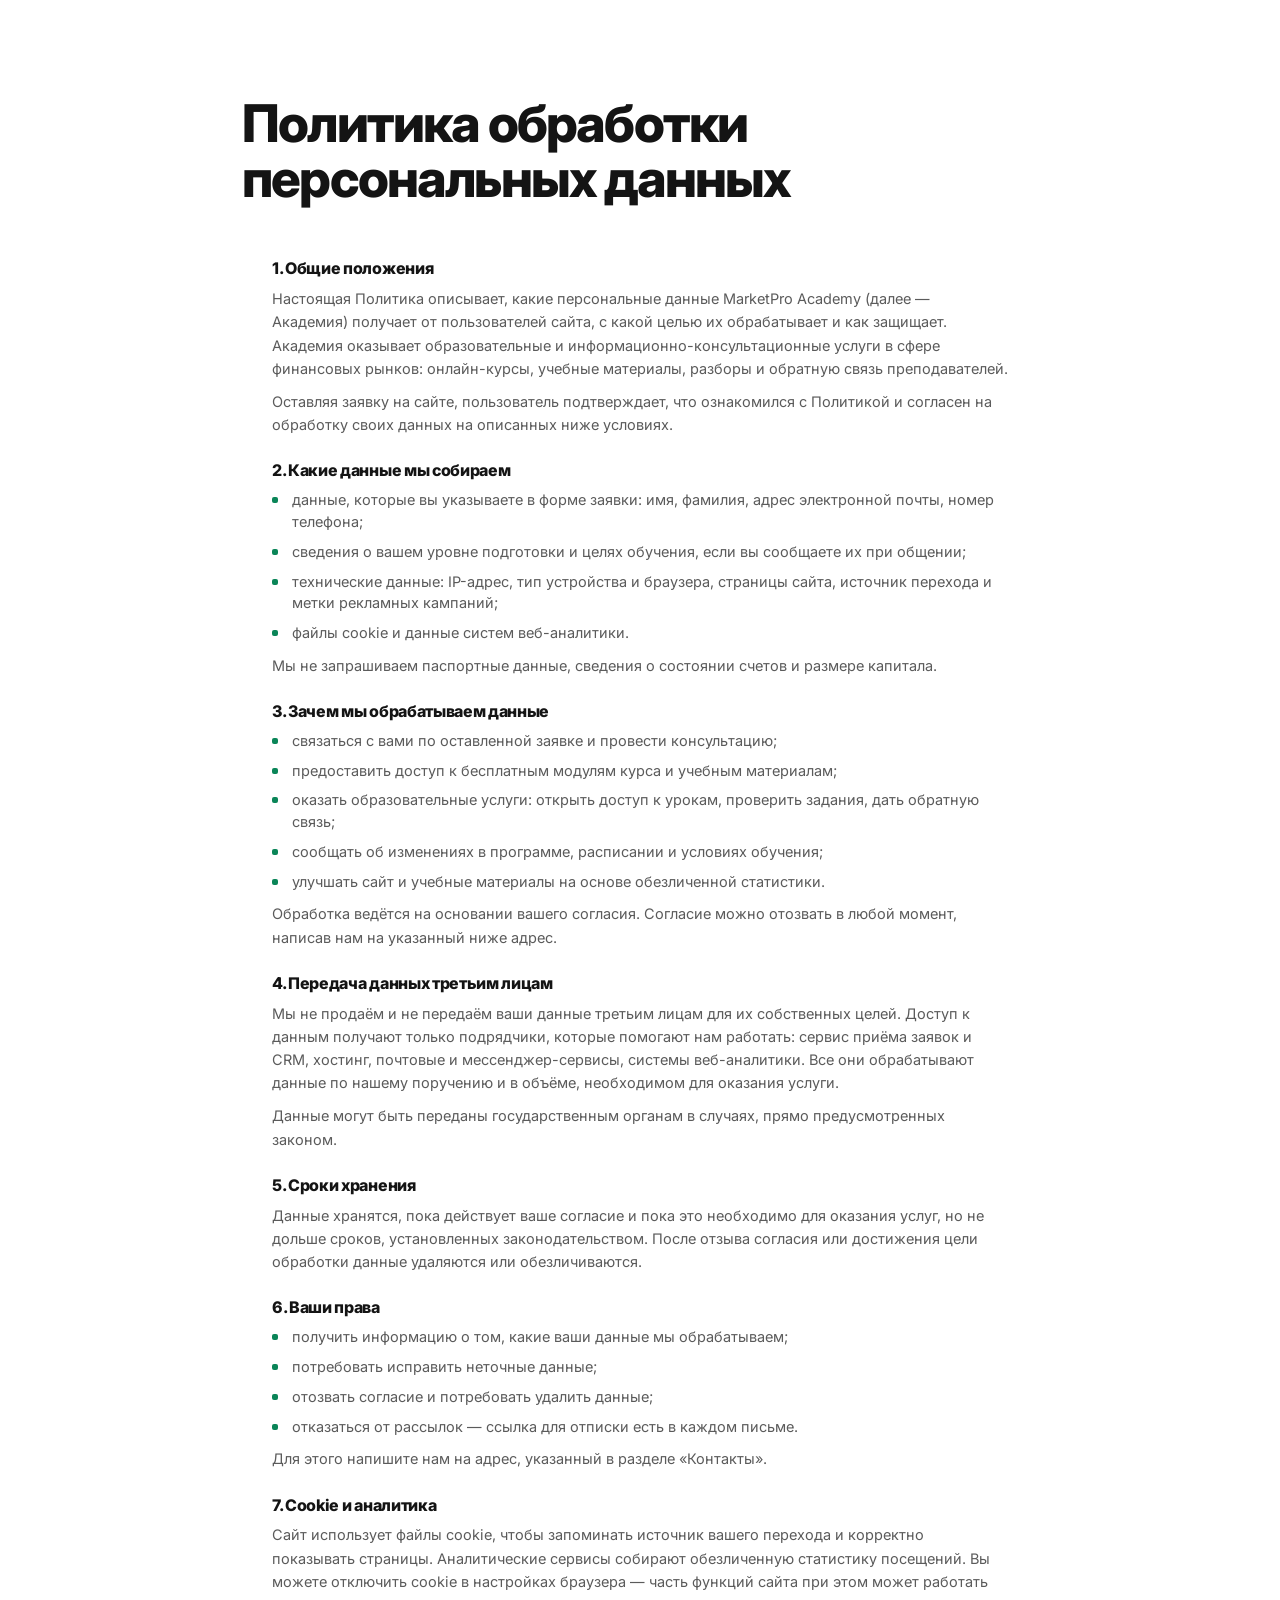
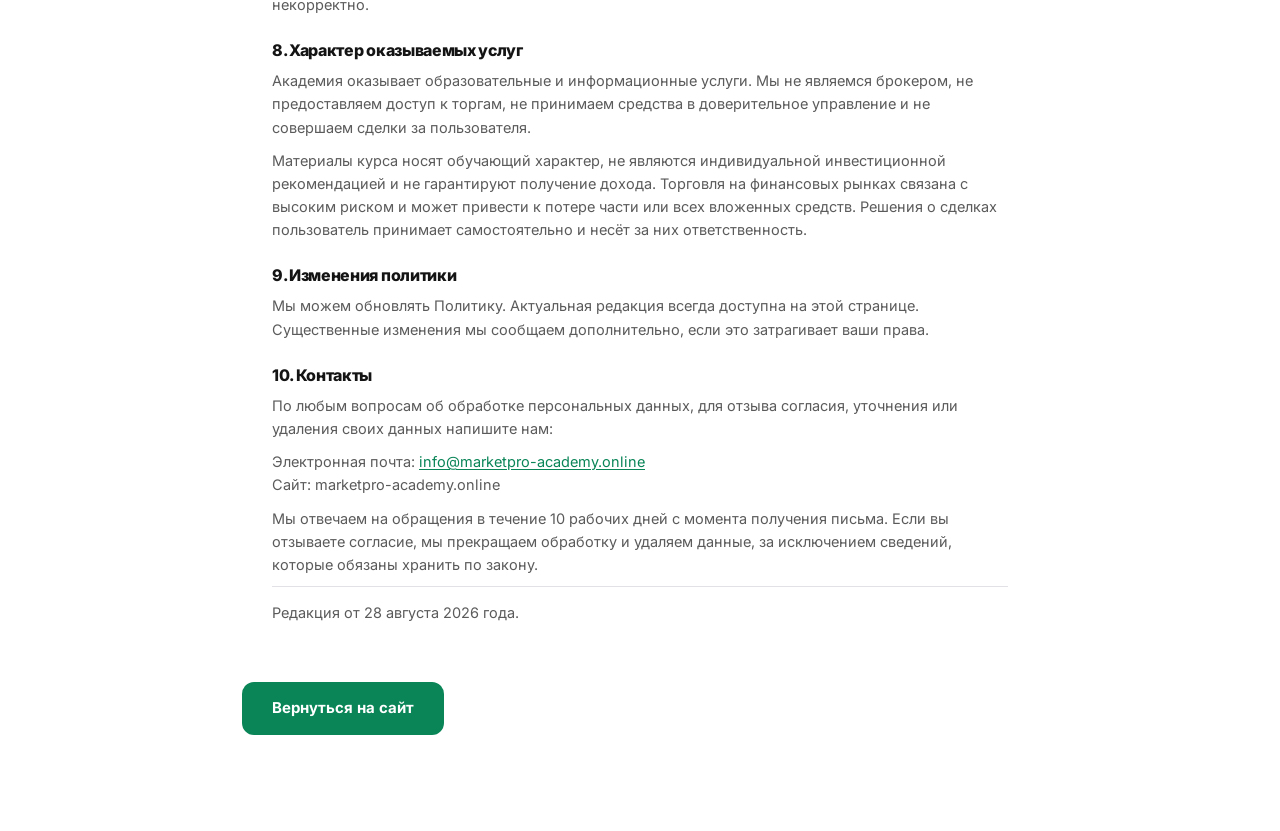
==== commit c8a6e846: "policy contacts filled in" ====
--- a/privacy.html
+++ b/privacy.html
@@ -5,11 +5,13 @@
 <meta name="viewport" content="width=device-width, initial-scale=1">
 <title>Политика обработки персональных данных — MarketPro Academy</title>
 <meta name="robots" content="noindex">
-<link rel="icon" href="favicon.svg" type="image/svg+xml">
+<link rel="icon" type="image/png" sizes="32x32" href="favicon-32.png">
+<link rel="icon" type="image/png" sizes="192x192" href="icon-192.png">
+<link rel="apple-touch-icon" href="apple-touch-icon.png">
 <link rel="preconnect" href="https://fonts.googleapis.com">
 <link rel="preconnect" href="https://fonts.gstatic.com" crossorigin>
 <link href="https://fonts.googleapis.com/css2?family=Inter:wght@400;600;700;800&display=swap" rel="stylesheet">
-<link rel="stylesheet" href="styles.css?v=76">
+<link rel="stylesheet" href="styles.css?v=83">
 </head>
 <body>
 <section class="sec">
@@ -103,11 +105,21 @@
       </p>
 
       <h3>10. Контакты</h3>
-      <p class="pp__todo">
-        Реквизиты и контакты нужно заполнить перед запуском: наименование юридического лица
-        или ИП, регистрационный номер, юридический адрес, адрес электронной почты
-        для обращений и дата редакции.
+      <p>
+        По любым вопросам об обработке персональных данных, для отзыва согласия,
+        уточнения или удаления своих данных напишите нам:
       </p>
+      <p>
+        Электронная почта: <a href="mailto:info@marketpro-academy.online">info@marketpro-academy.online</a><br>
+        Сайт: marketpro-academy.online
+      </p>
+      <p>
+        Мы отвечаем на обращения в течение 10 рабочих дней с момента получения письма.
+        Если вы отзываете согласие, мы прекращаем обработку и удаляем данные,
+        за исключением сведений, которые обязаны хранить по закону.
+      </p>
+      <p class="pp__date">Редакция от 28 августа 2026 года.</p>
+      <!-- ПЕРЕД ЗАПУСКОМ: добавить наименование юрлица или ИП, регистрационный номер и юридический адрес -->
     </div>
     <p style="margin-top:30px"><a href="index.html" class="btn">Вернуться на сайт</a></p>
   </div>
--- a/styles.css
+++ b/styles.css
@@ -456,14 +456,28 @@
 .about__vals span{display:block;margin-top:4px;font-size:13.5px;color:rgba(255,255,255,.62)}
 
 .about__mission{
-  align-self:start;padding:30px 28px;border-radius:var(--r-lg);
-  background:var(--ind);
-}
-.about__ic{
-  display:grid;place-items:center;width:48px;height:48px;margin-bottom:20px;
-  border-radius:13px;background:rgba(255,255,255,.18);color:#fff;
-}
-.about__ic svg{width:26px;height:26px}
+  position:relative;overflow:hidden;align-self:start;
+  padding:30px 28px;border-radius:var(--r-lg);
+  background:
+    radial-gradient(420px 220px at 88% 6%, rgba(20,190,124,.5), transparent 66%),
+    linear-gradient(135deg,#04241A 0%,#073827 46%,#0A6A45 100%);
+}
+.about__mission::before{
+  content:"";position:absolute;inset:0;pointer-events:none;opacity:.5;
+  background-image:
+    linear-gradient(rgba(255,255,255,.07) 1px,transparent 1px),
+    linear-gradient(90deg,rgba(255,255,255,.07) 1px,transparent 1px);
+  background-size:46px 46px;
+  -webkit-mask-image:linear-gradient(150deg,#000 8%,transparent 62%);
+  mask-image:linear-gradient(150deg,#000 8%,transparent 62%);
+}
+.about__mission::after{
+  content:"";position:absolute;right:-60px;bottom:-70px;width:210px;height:210px;
+  border:1.5px solid rgba(255,255,255,.1);border-radius:50%;pointer-events:none;
+}
+.about__mission>*{position:relative;z-index:2}
+.about__ic{display:block;width:64px;margin-bottom:20px}
+.about__ic picture,.about__ic img{display:block;width:100%;height:auto}
 .about__quote{font-size:19px;font-weight:700;line-height:1.4;letter-spacing:-.025em}
 .about__sign{display:block;margin-top:18px;font-size:12px;font-weight:700;letter-spacing:.12em;text-transform:uppercase;color:rgba(255,255,255,.7)}
 
@@ -512,17 +526,17 @@
   font-size:clamp(17px,3vw,22px);font-weight:600;letter-spacing:-.02em;
   color:rgba(255,255,255,.72);
 }
-.apply__copy p{margin-top:18px;color:rgba(255,255,255,.72);font-size:17px}
-.apply__pts{display:grid;gap:11px;margin-top:24px}
+.apply__copy p{display:none;margin-top:14px;color:rgba(255,255,255,.72);font-size:16px}
+.apply__pts{display:none;gap:11px;margin-top:24px}
 .apply__pts li{position:relative;padding-left:28px;color:rgba(255,255,255,.8);font-size:15px}
 .apply__pts li::before{content:"";position:absolute;left:0;top:8px;width:8px;height:8px;border-radius:50%;background:var(--ind)}
 
-.form{padding:22px 20px;border-radius:var(--r-lg);background:#fff;color:var(--ink)}
-.form__t{font-size:22px;letter-spacing:-.03em;margin-bottom:8px}
-.form__sub{color:var(--ink-2);font-size:14.5px;margin-bottom:22px}
-
-.form-row{margin-bottom:15px}
-.form-row label{display:block;margin-bottom:7px;font-size:13.5px;font-weight:600;color:var(--ink-2)}
+.form{padding:20px 18px;border-radius:var(--r-lg);background:#fff;color:var(--ink)}
+.form__t{display:none;font-size:20px;letter-spacing:-.03em;margin-bottom:18px}
+.form__sub{display:none;color:var(--ink-2);font-size:14.5px;margin-bottom:22px}
+
+.form-row{margin-bottom:12px}
+.form-row label{display:block;margin-bottom:5px;font-size:13.5px;font-weight:600;color:var(--ink-2)}
 .form-row input{
   width:100%;padding:15px 16px;border:1.5px solid var(--line);border-radius:11px;
   background:#fff;color:var(--ink);font:inherit;font-size:15.5px;
@@ -535,7 +549,7 @@
 .form-row.error .err-msg{display:block}
 
 .form-consent{
-  display:flex;align-items:flex-start;gap:10px;margin:18px 0 20px;
+  display:flex;align-items:flex-start;gap:10px;margin:14px 0 16px;
   font-size:12.5px;line-height:1.5;color:var(--ink-2);cursor:pointer;
 }
 .form-consent input{
@@ -545,10 +559,44 @@
 .form-consent a{color:var(--ind);text-decoration:underline;text-underline-offset:2px}
 .form-submit:disabled{opacity:.65;cursor:default}
 
-/* intl-tel-input */
-.iti{width:100%}
-.iti--separate-dial-code .iti__selected-flag{background:transparent;border-radius:11px 0 0 11px}
-.form-row .iti input{padding-left:14px}
+/* intl-tel-input — код страны и номер одним полем */
+.form-row .iti{
+  display:flex!important;align-items:stretch;width:100%;position:relative;
+  border:1.5px solid var(--line);border-radius:11px;background:#fff;
+  transition:border-color .16s ease;
+}
+.form-row .iti:focus-within{border-color:var(--ind)}
+.form-row.error .iti{border-color:var(--red)}
+.form-row .iti .iti__flag-container{
+  position:relative!important;display:flex;align-items:center;flex-shrink:0;
+  background:rgba(0,0,0,.035);border-right:1px solid var(--line);border-radius:10px 0 0 10px;
+}
+.form-row .iti .iti__selected-flag{
+  height:100%;padding:0 14px!important;display:flex!important;align-items:center;
+  border-radius:10px 0 0 10px;outline:none;
+}
+.form-row .iti .iti__selected-flag:hover,
+.form-row .iti .iti__selected-flag[aria-expanded="true"]{background:rgba(10,133,88,.08)}
+.iti--separate-dial-code .iti__selected-dial-code{
+  color:var(--ink);font-size:14.5px;font-weight:600;margin-left:8px;
+}
+.form-row .iti input,
+.form-row .iti input[type="tel"]{
+  border:0!important;border-radius:0!important;background:transparent!important;
+  padding:14px 16px!important;flex:1;min-width:0;width:100%;
+}
+.form-row .iti input:focus,
+.form-row .iti input[type="tel"]:focus{outline:none!important;border:0!important;box-shadow:none!important}
+.iti__flag{background-image:url("https://cdn.jsdelivr.net/npm/intl-tel-input@18.5.3/build/img/flags.png")}
+@media (-webkit-min-device-pixel-ratio:2),(min-resolution:192dpi){
+  .iti__flag{background-image:url("https://cdn.jsdelivr.net/npm/intl-tel-input@18.5.3/build/img/flags@2x.png")}
+}
+.iti__country-list{
+  background:#fff;border:1px solid var(--line);color:var(--ink);border-radius:11px;
+  box-shadow:0 16px 40px -12px rgba(0,0,0,.22);
+  max-height:260px;min-width:300px;font-size:14px;z-index:10;margin-top:4px;
+}
+.iti__country.iti__highlight,.iti__country:hover{background:rgba(10,133,88,.08)}
 
 /* ---------- ПОДВАЛ ---------- */
 .ftr{padding:42px 0 30px;background:#fff}
@@ -598,10 +646,8 @@
 .pp__body ul{display:grid;gap:8px;margin:10px 0}
 .pp__body li{position:relative;padding-left:20px;color:var(--ink-2);font-size:14.5px;line-height:1.5}
 .pp__body li::before{content:"";position:absolute;left:0;top:8px;width:6px;height:6px;border-radius:2px;background:var(--ind)}
-.pp__todo{
-  padding:14px 16px;border-radius:var(--r);
-  background:#FDF3F2;color:#8C3A36;font-size:13.5px;line-height:1.55;
-}
+.pp__body a{color:var(--ind);text-decoration:underline;text-underline-offset:2px}
+.pp__date{margin-top:18px;padding-top:14px;border-top:1px solid var(--line);font-size:13px;color:var(--ink-3)}
 .pp__body--page{padding:0}
 
 .pp__foot{flex:0 0 auto;padding:16px 22px;border-top:1px solid var(--line);text-align:right;background:#fff}
@@ -612,6 +658,14 @@
   .pp__body{padding:28px 30px}
   .pp__foot{padding:18px 30px}
   .pp__t{font-size:22px}
+}
+
+/* короткие тексты для мобильного */
+.t-full{display:none}
+.t-short{display:inline}
+@media (min-width:900px){
+  .t-full{display:inline}
+  .t-short{display:none}
 }
 
 /* ---------- ПОЯВЛЕНИЕ ---------- */
@@ -670,6 +724,11 @@
   .about__vals{grid-template-columns:1fr 1fr;gap:14px}
   .about__mission{padding:38px 34px;position:sticky;top:100px}
   .apply{padding:96px 0}
+  .apply__pts{display:grid}
+  .form__sub{display:block;margin-bottom:22px}
+  .form__t{display:block;font-size:22px;margin-bottom:8px}
+  .apply__copy p{display:block;margin-top:18px;font-size:17px}
+  .form-row{margin-bottom:15px}
   .apply__in{grid-template-columns:1fr .8fr;gap:60px}
   .form{padding:32px}
   .ftr__top{flex-direction:row;align-items:center;justify-content:space-between}
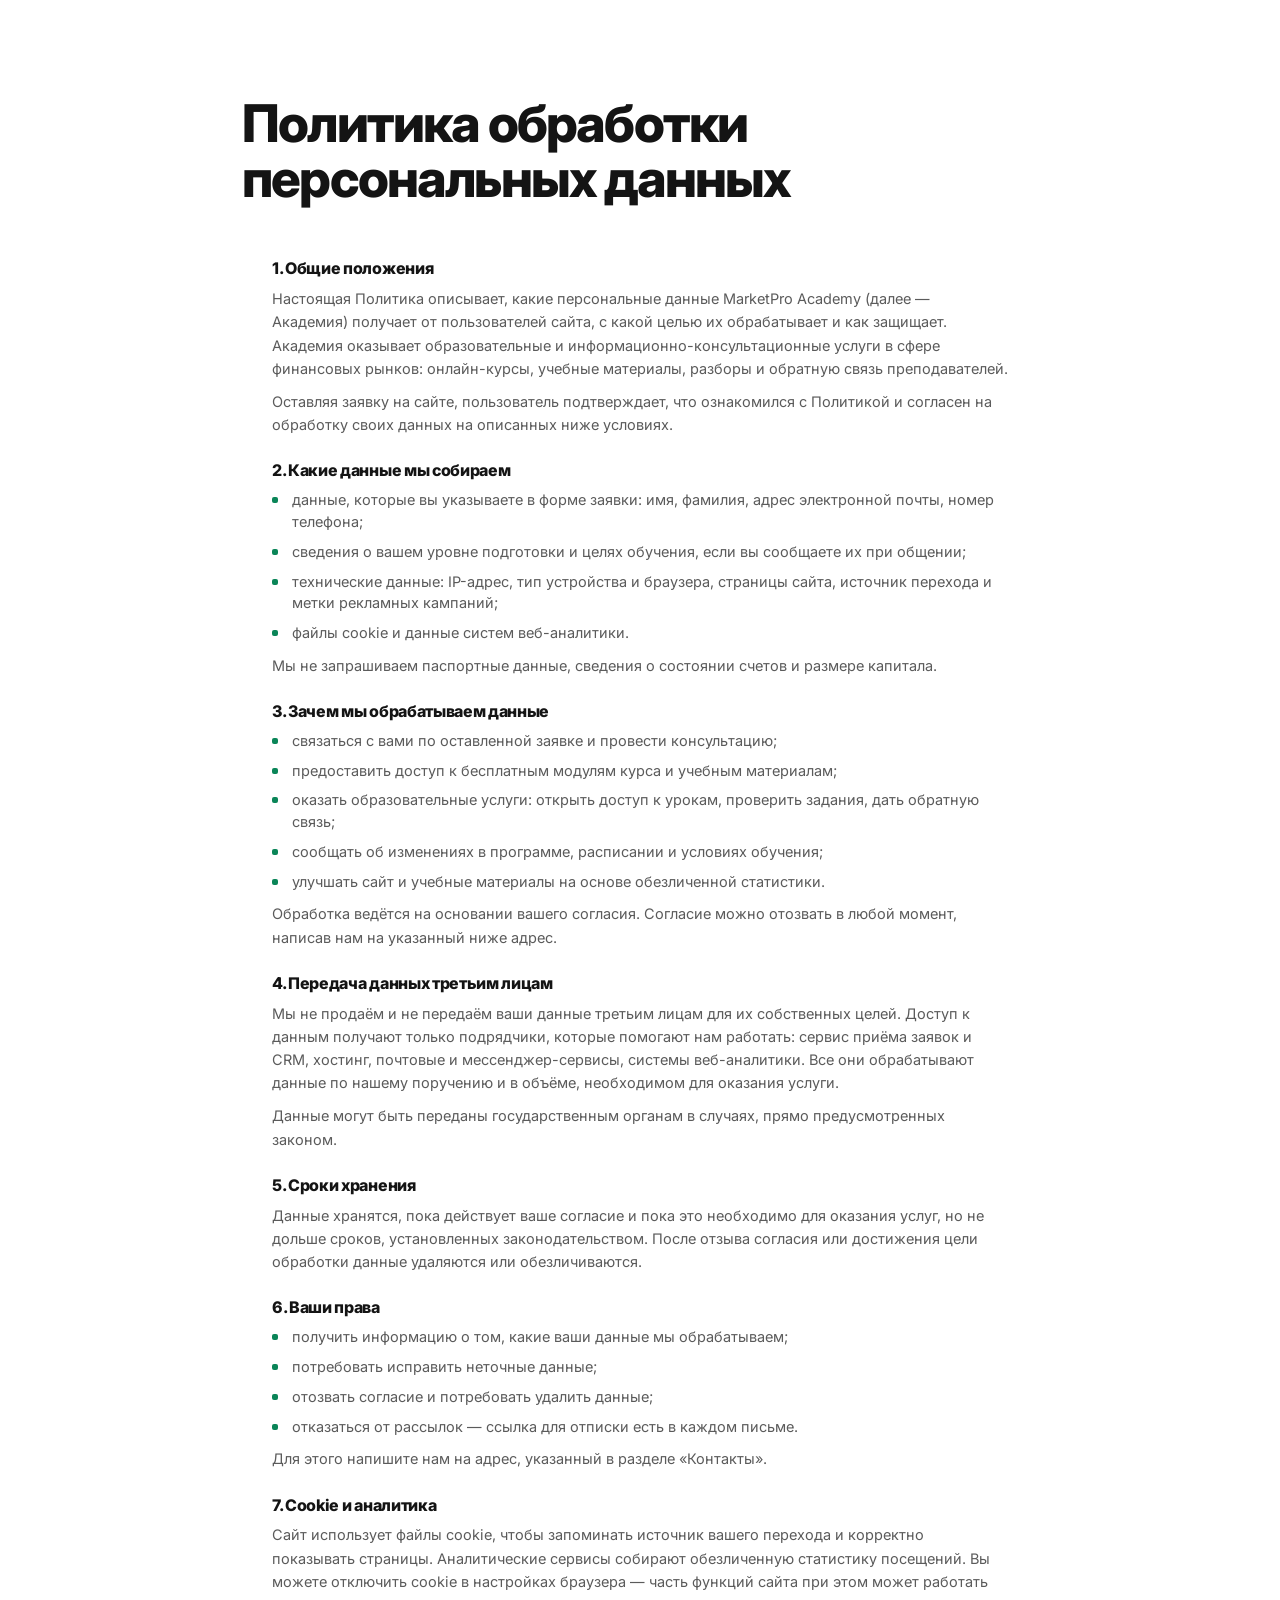
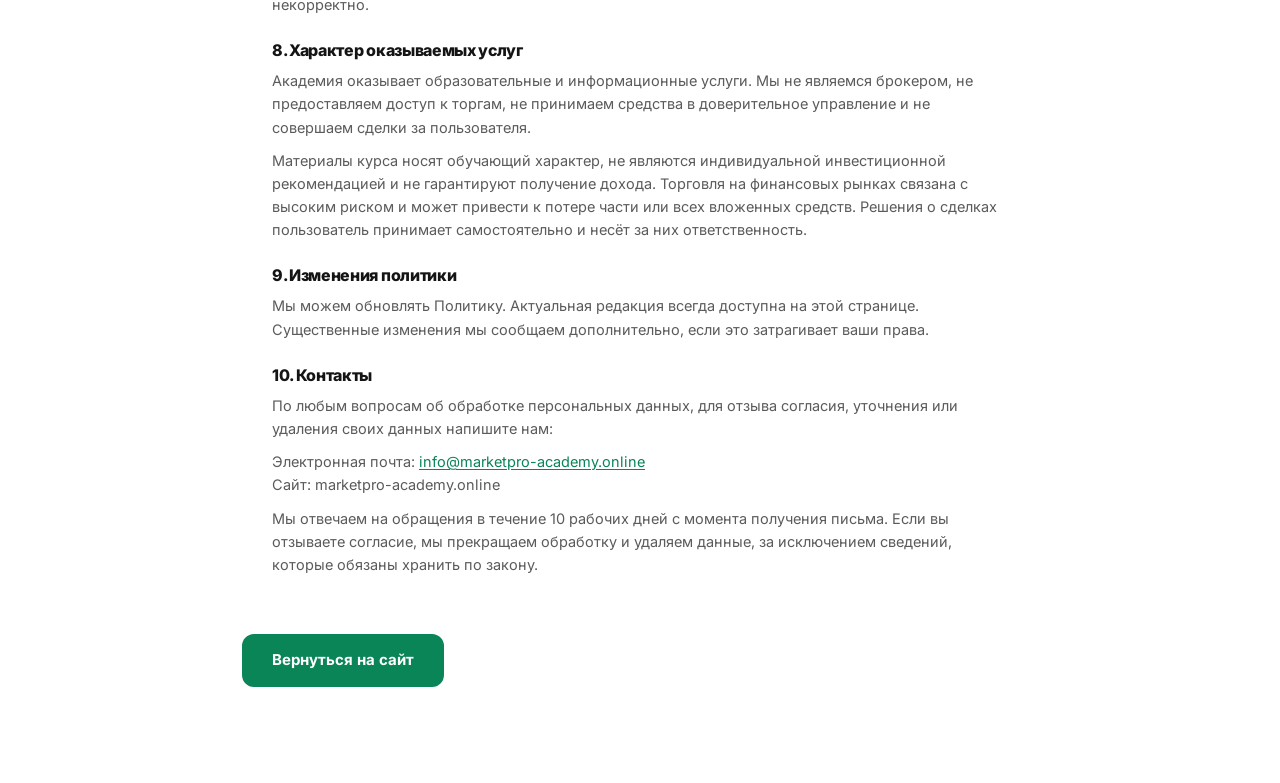
==== commit c8e8cbf3: "remove policy edition date" ====
--- a/privacy.html
+++ b/privacy.html
@@ -11,7 +11,7 @@
 <link rel="preconnect" href="https://fonts.googleapis.com">
 <link rel="preconnect" href="https://fonts.gstatic.com" crossorigin>
 <link href="https://fonts.googleapis.com/css2?family=Inter:wght@400;600;700;800&display=swap" rel="stylesheet">
-<link rel="stylesheet" href="styles.css?v=83">
+<link rel="stylesheet" href="styles.css?v=84">
 </head>
 <body>
 <section class="sec">
@@ -118,7 +118,6 @@
         Если вы отзываете согласие, мы прекращаем обработку и удаляем данные,
         за исключением сведений, которые обязаны хранить по закону.
       </p>
-      <p class="pp__date">Редакция от 28 августа 2026 года.</p>
       <!-- ПЕРЕД ЗАПУСКОМ: добавить наименование юрлица или ИП, регистрационный номер и юридический адрес -->
     </div>
     <p style="margin-top:30px"><a href="index.html" class="btn">Вернуться на сайт</a></p>
--- a/styles.css
+++ b/styles.css
@@ -647,7 +647,6 @@
 .pp__body li{position:relative;padding-left:20px;color:var(--ink-2);font-size:14.5px;line-height:1.5}
 .pp__body li::before{content:"";position:absolute;left:0;top:8px;width:6px;height:6px;border-radius:2px;background:var(--ind)}
 .pp__body a{color:var(--ind);text-decoration:underline;text-underline-offset:2px}
-.pp__date{margin-top:18px;padding-top:14px;border-top:1px solid var(--line);font-size:13px;color:var(--ink-3)}
 .pp__body--page{padding:0}
 
 .pp__foot{flex:0 0 auto;padding:16px 22px;border-top:1px solid var(--line);text-align:right;background:#fff}
